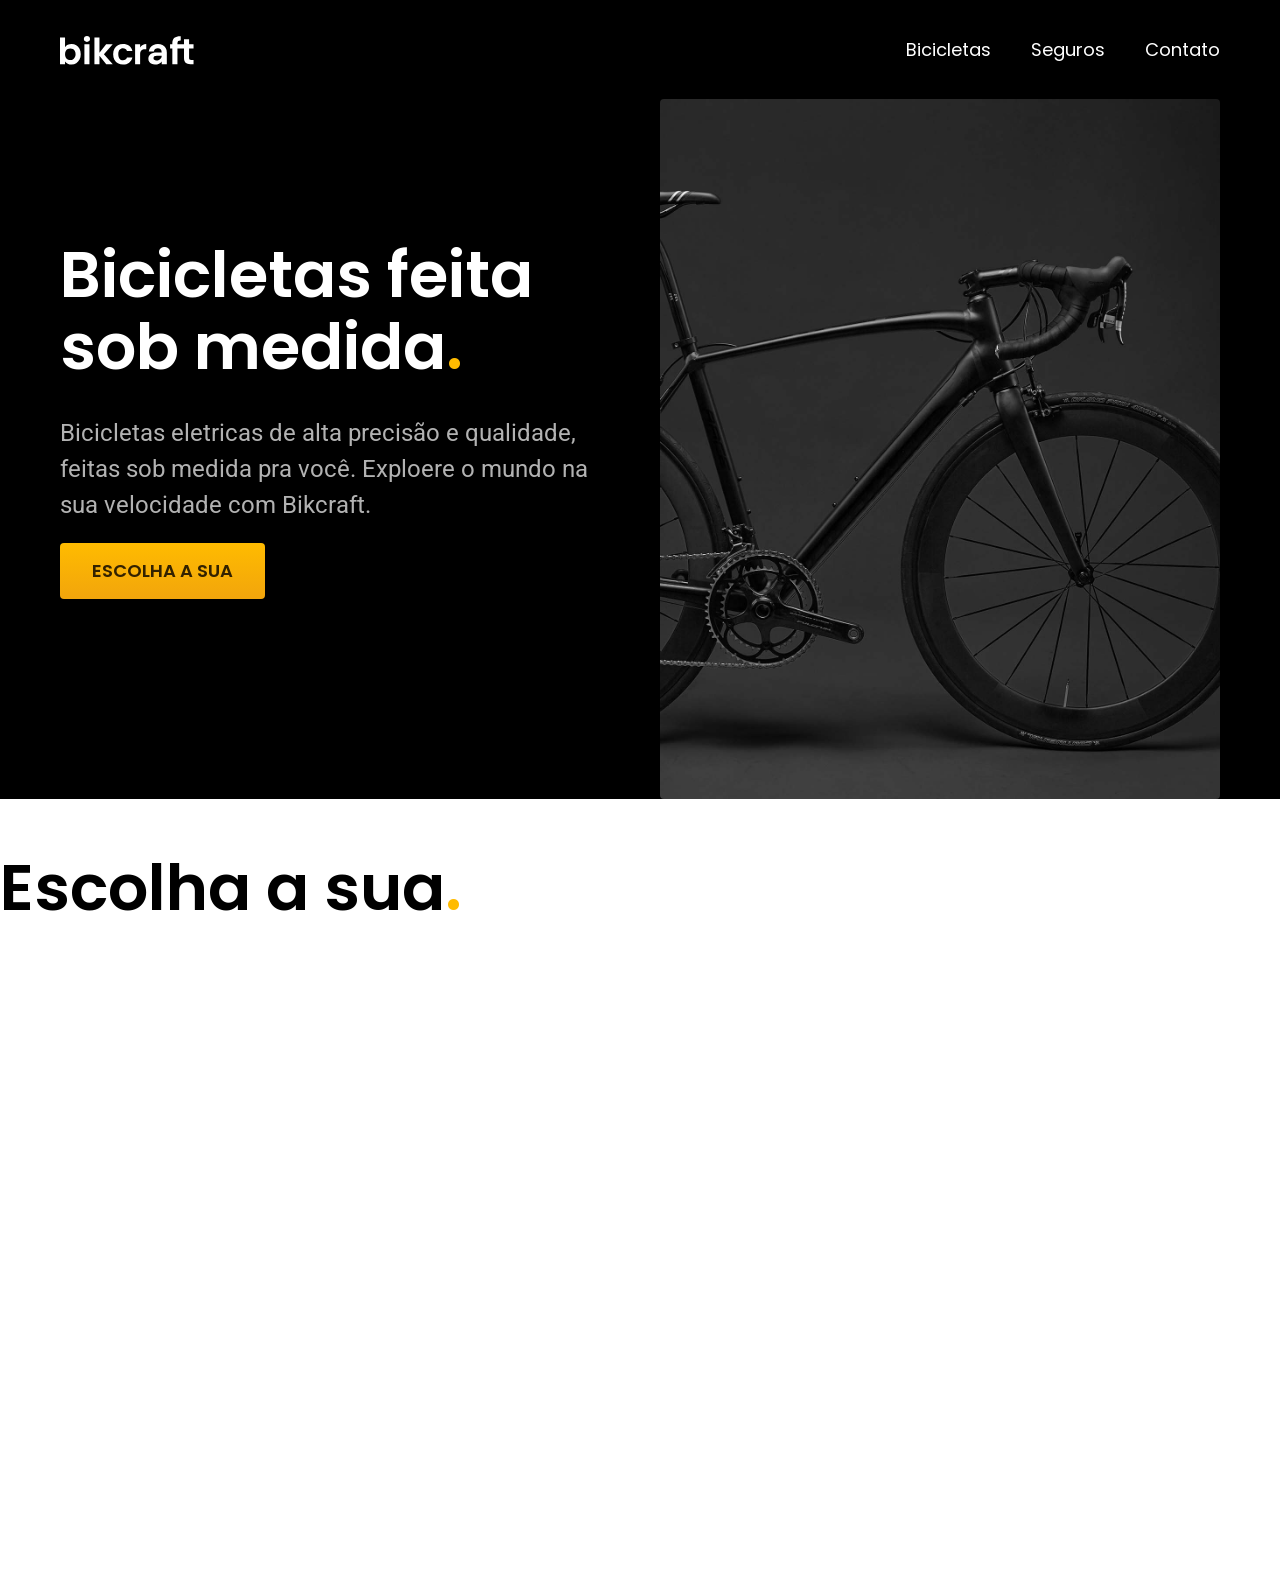
==== index.html @ 30f68b47 "Introdução e reestruturação do HTML/CSS. Criação de variaveis, separação por pasta, classes utilitar" ====
<!DOCTYPE html>
<html lang="pt-br">
<head>
    <meta charset="UTF-8">
    <meta name="viewport" content="width=device-width, initial-scale=1.0">
    <title>Bikcraft - Bicicletas Elétricas</title>
    <meta name="description" content="Bicicletas elétricas de alta precisão e qualidade, feitas sob medida por para o cliente. Explore o mundo na sua velocidade com a Bikcraft">

    <link rel="stylesheet" href="css/style.css">

</head>
<body>
    <header class="header-bg">
        <div class="header">
            <a href="./"> <img src="/img/bikcraft.svg" alt="Bikcraft"></a>
            <nav aria-label="primaria">
                <ul class="header-menu cor-0">
                    <li><a href="./bicicletas.html">Bicicletas</a></li>
                    <li><a href="./seguros.html">Seguros</a></li>
                    <li><a href="./contato.html">Contato</a></li>
                </ul>
            </nav>
        </div>
    </header>

    <main class="introducao-bg">
        <div class="introducao">
            <div class="introducao-conteudo">
                <h1 class="texto-grande cor-0 ">Bicicletas feita sob medida<span class="cor-p1">.</span></h1>
                <p class="texto-medio cor-5">Bicicletas eletricas de alta precisão e qualidade, feitas sob medida pra você. Exploere o mundo na sua velocidade com Bikcraft<span>.</span></p>
                <a class="botao" href="./bicicletas.html">Escolha a sua</a>
            </div>
            <div>
                <img src="./img/fotos/introducao.jpg" alt="Bicicleta elétrica preta.">
            </div>
        </div>
    </main>

    <h2 class="texto-grande">Escolha a sua<span class="cor-p1">.</span></h2>
</body>
</html>
---- css/style.css ----
/*Fonte*/
@import url('https://fonts.googleapis.com/css2?family=Fira+Sans:ital,wght@0,100;0,200;0,300;0,400;0,500;0,600;0,700;0,800;0,900;1,100;1,200;1,300;1,400;1,500;1,600;1,700;1,800;1,900&family=Roboto:ital,wght@0,100..900;1,100..900&display=swap');
@import url('https://fonts.googleapis.com/css2?family=Fira+Sans:ital,wght@0,100;0,200;0,300;0,400;0,500;0,600;0,700;0,800;0,900;1,100;1,200;1,300;1,400;1,500;1,600;1,700;1,800;1,900&family=Poppins:ital,wght@0,100;0,200;0,300;0,400;0,500;0,600;0,700;0,800;0,900;1,100;1,200;1,300;1,400;1,500;1,600;1,700;1,800;1,900&family=Roboto:ital,wght@0,100..900;1,100..900&display=swap');

/*Componentes*/
@import "./utilidade/componentes.css";
@import "./utilidade/tipografia.css";
@import "./utilidade/cores.css";


/*Global*/
@import "./global/header.css";
@import "./global/global.css";

/*Introducao*/
@import "./home/introducao.css";
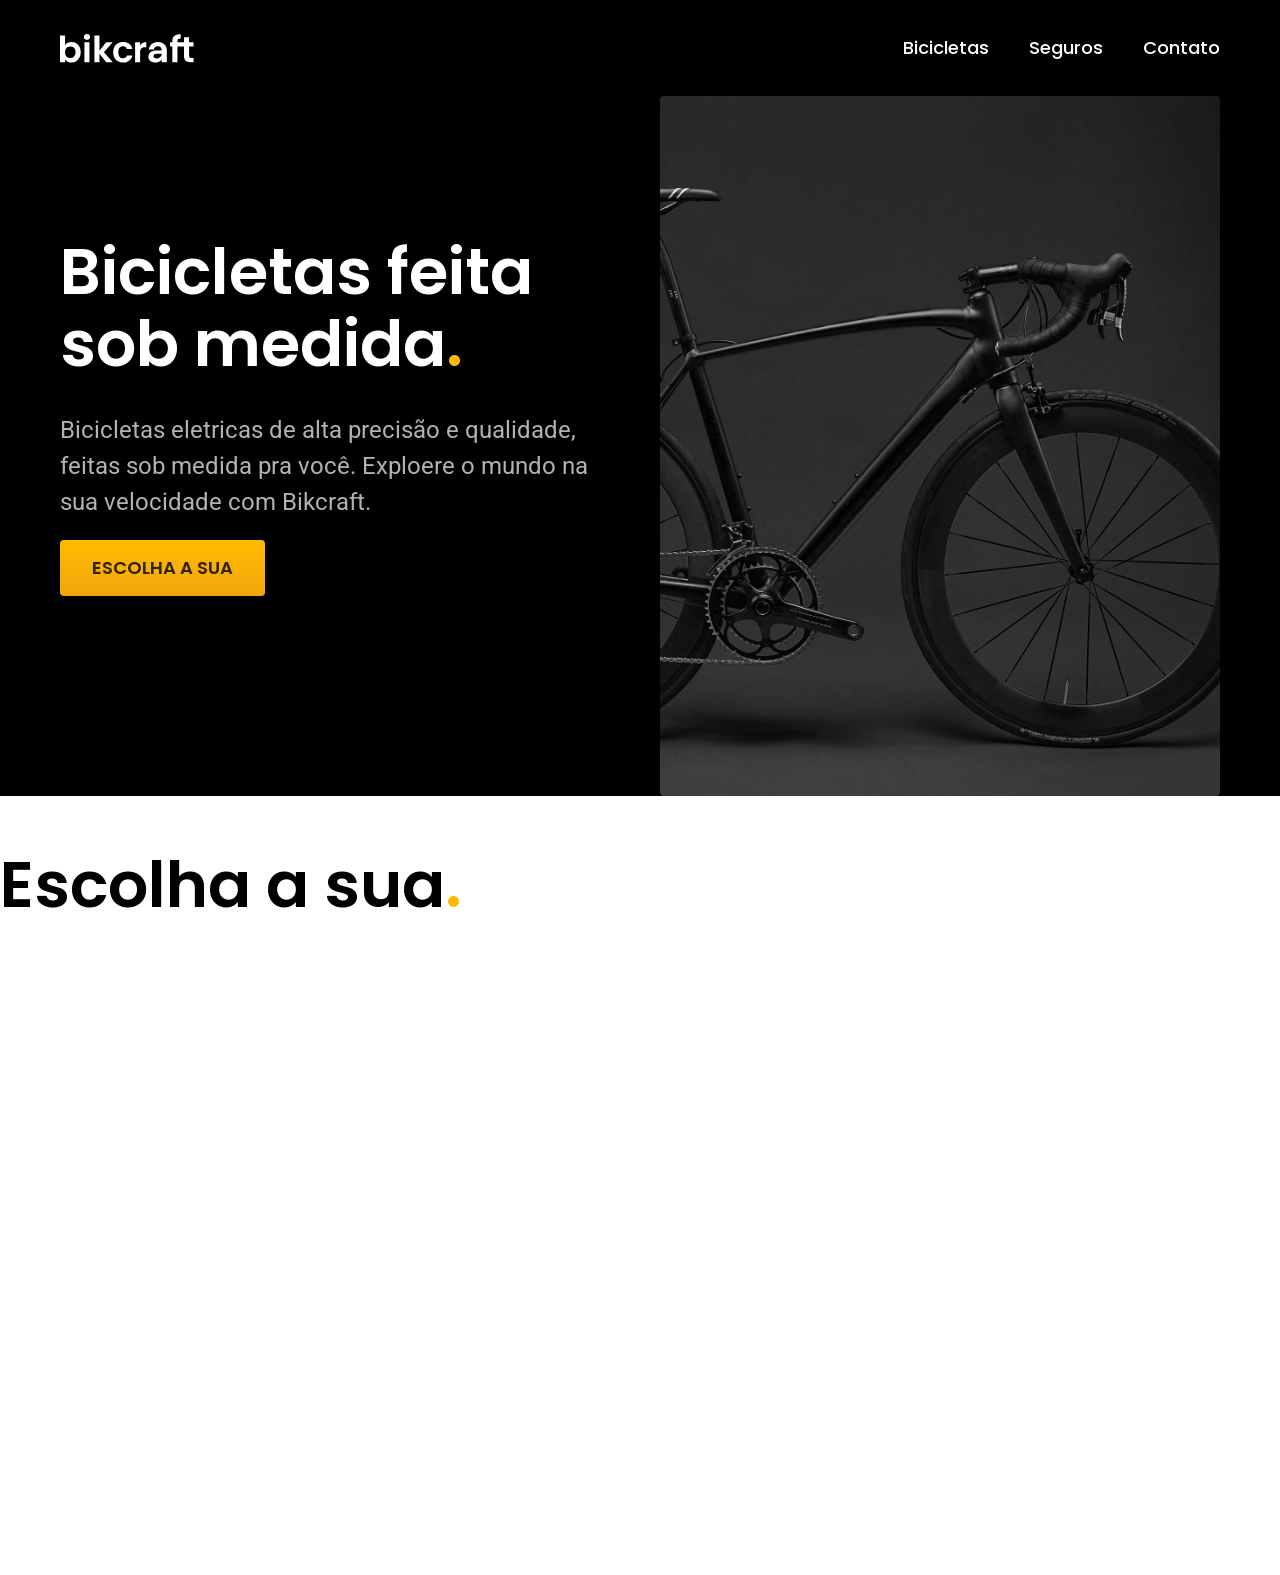
==== commit 30988375: "mudança da tipografia" ====
--- a/index.html
+++ b/index.html
@@ -14,7 +14,7 @@
         <div class="header">
             <a href="./"> <img src="/img/bikcraft.svg" alt="Bikcraft"></a>
             <nav aria-label="primaria">
-                <ul class="header-menu cor-0">
+                <ul class="header-menu cor-0 font-1-m">
                     <li><a href="./bicicletas.html">Bicicletas</a></li>
                     <li><a href="./seguros.html">Seguros</a></li>
                     <li><a href="./contato.html">Contato</a></li>
@@ -26,8 +26,8 @@
     <main class="introducao-bg">
         <div class="introducao">
             <div class="introducao-conteudo">
-                <h1 class="texto-grande cor-0 ">Bicicletas feita sob medida<span class="cor-p1">.</span></h1>
-                <p class="texto-medio cor-5">Bicicletas eletricas de alta precisão e qualidade, feitas sob medida pra você. Exploere o mundo na sua velocidade com Bikcraft<span>.</span></p>
+                <h1 class="font-1-xxl cor-0 ">Bicicletas feita sob medida<span class="cor-p1">.</span></h1>
+                <p class="font-2-l cor-5">Bicicletas eletricas de alta precisão e qualidade, feitas sob medida pra você. Exploere o mundo na sua velocidade com Bikcraft<span>.</span></p>
                 <a class="botao" href="./bicicletas.html">Escolha a sua</a>
             </div>
             <div>
@@ -36,6 +36,6 @@
         </div>
     </main>
 
-    <h2 class="texto-grande">Escolha a sua<span class="cor-p1">.</span></h2>
+    <h2 class="font-1-xxl">Escolha a sua<span class="cor-p1">.</span></h2>
 </body>
 </html>
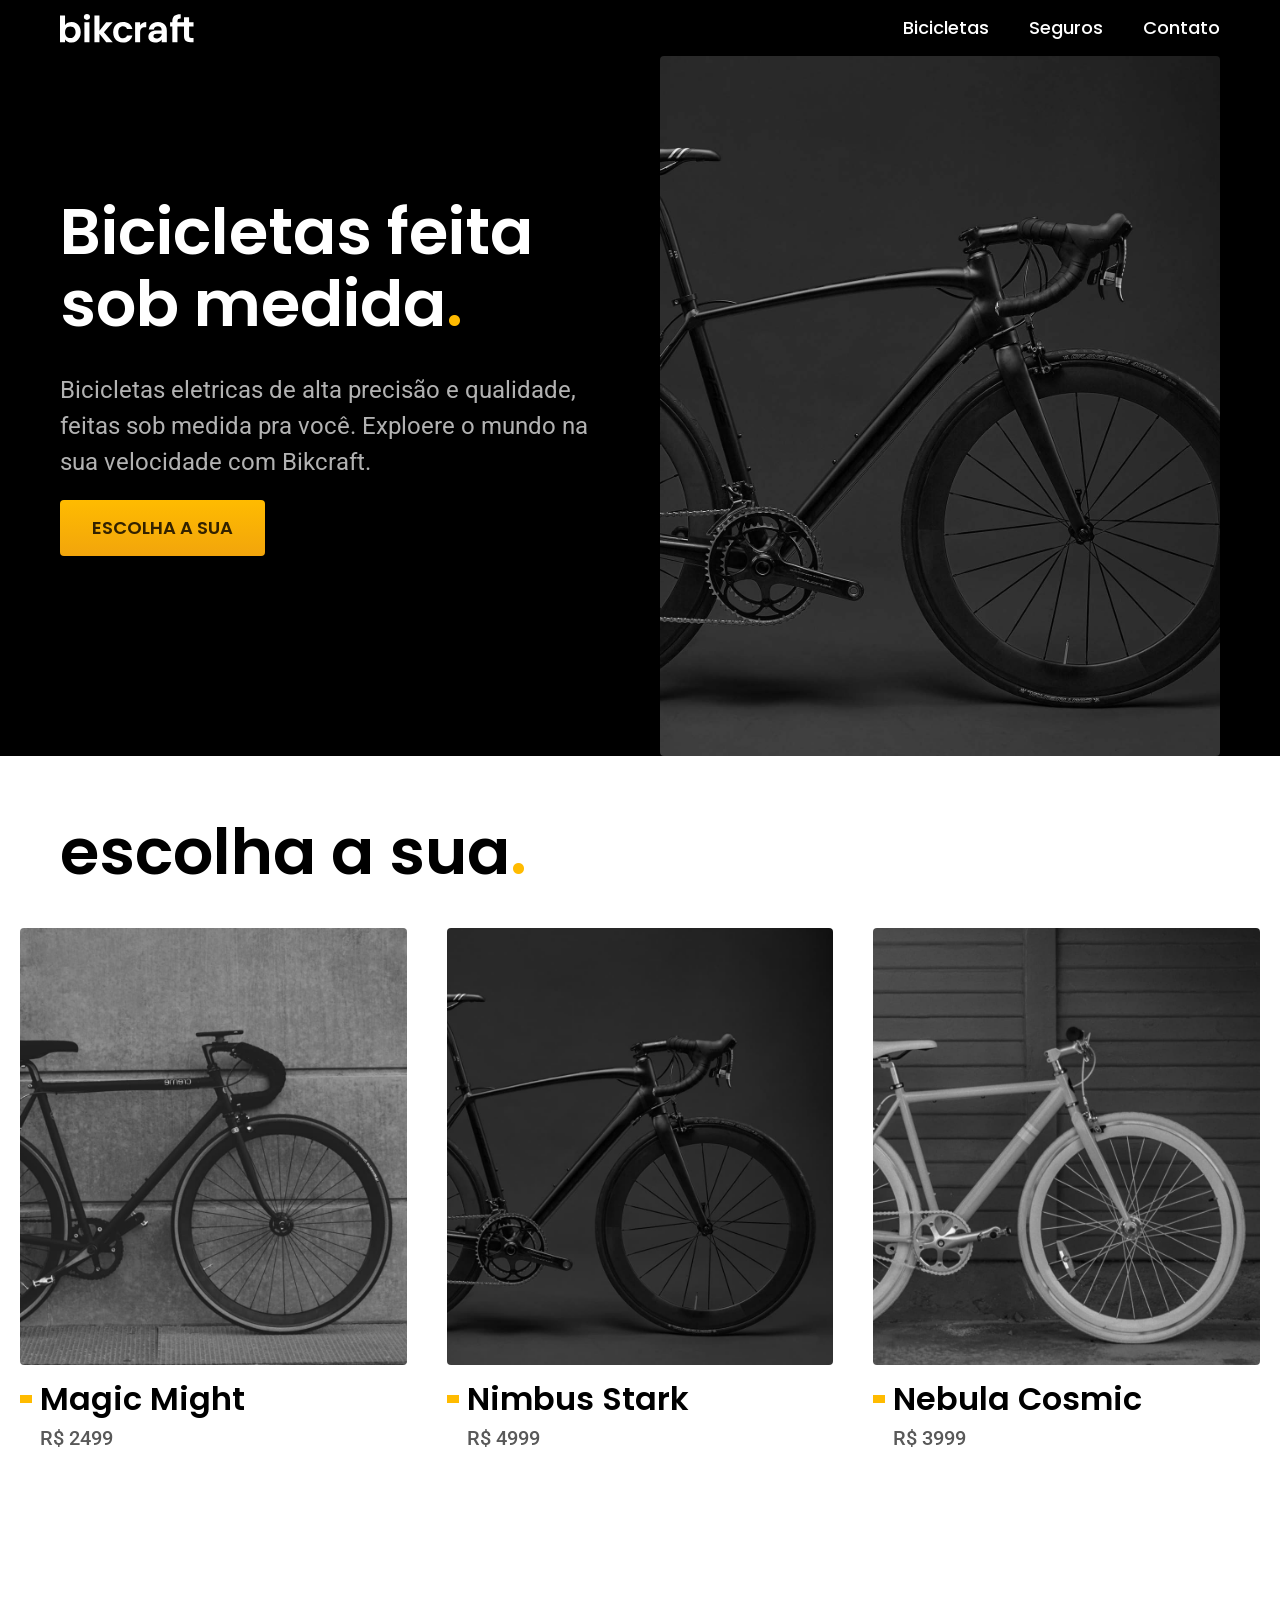
==== commit c6315285: "Adicionando a seção de bicicletas" ====
--- a/index.html
+++ b/index.html
@@ -11,7 +11,7 @@
 </head>
 <body>
     <header class="header-bg">
-        <div class="header">
+        <div class="header container">
             <a href="./"> <img src="/img/bikcraft.svg" alt="Bikcraft"></a>
             <nav aria-label="primaria">
                 <ul class="header-menu cor-0 font-1-m">
@@ -24,7 +24,7 @@
     </header>
 
     <main class="introducao-bg">
-        <div class="introducao">
+        <div class="introducao container">
             <div class="introducao-conteudo">
                 <h1 class="font-1-xxl cor-0 ">Bicicletas feita sob medida<span class="cor-p1">.</span></h1>
                 <p class="font-2-l cor-5">Bicicletas eletricas de alta precisão e qualidade, feitas sob medida pra você. Exploere o mundo na sua velocidade com Bikcraft<span>.</span></p>
@@ -36,6 +36,33 @@
         </div>
     </main>
 
-    <h2 class="font-1-xxl">Escolha a sua<span class="cor-p1">.</span></h2>
+    <article class="bicicletas-lista"> 
+        <h2 class="container font-1-xxl">escolha a sua<span class="cor-p1">.</span></h2>
+
+        <ul>
+            <li>
+                <a href="./bicicletas/magic.html">
+                    <img src="./img/bicicletas/magic-home.jpg" alt="Bicicleta Preta">
+                    <h3 class="font-1-xl">Magic Might</h3>
+                    <span class="font-2-m cor-8">R$ 2499</span>
+                </a>
+            </li>
+            <li>
+                <a href="./bicicletas/nimbus.html">
+                    <img src="./img/bicicletas/nimbus-home.jpg" alt="Bicicleta">
+                    <h3 class="font-1-xl">Nimbus Stark</h3>
+                    <span class="font-2-m cor-8">R$ 4999</span>
+                </a>
+            </li>
+            <li>
+                <a href="./bicicletas/nebula.html">
+                    <img src="./img/bicicletas/nebula-home.jpg" alt="Bicicleta">
+                    <h3 class="font-1-xl">Nebula Cosmic</h3>
+                    <span class="font-2-m cor-8">R$ 3999</span>
+                </a>
+            </li>
+        </ul>
+
+    </article>
 </body>
 </html>
--- a/css/style.css
+++ b/css/style.css
@@ -15,6 +15,8 @@
 /*Introducao*/
 @import "./home/introducao.css";
 
+/*Bicicletas*/
+@import "./bicicletas/bicicletas-lista.css"
 
 
 
@@ -24,3 +26,4 @@
 
 
 
+
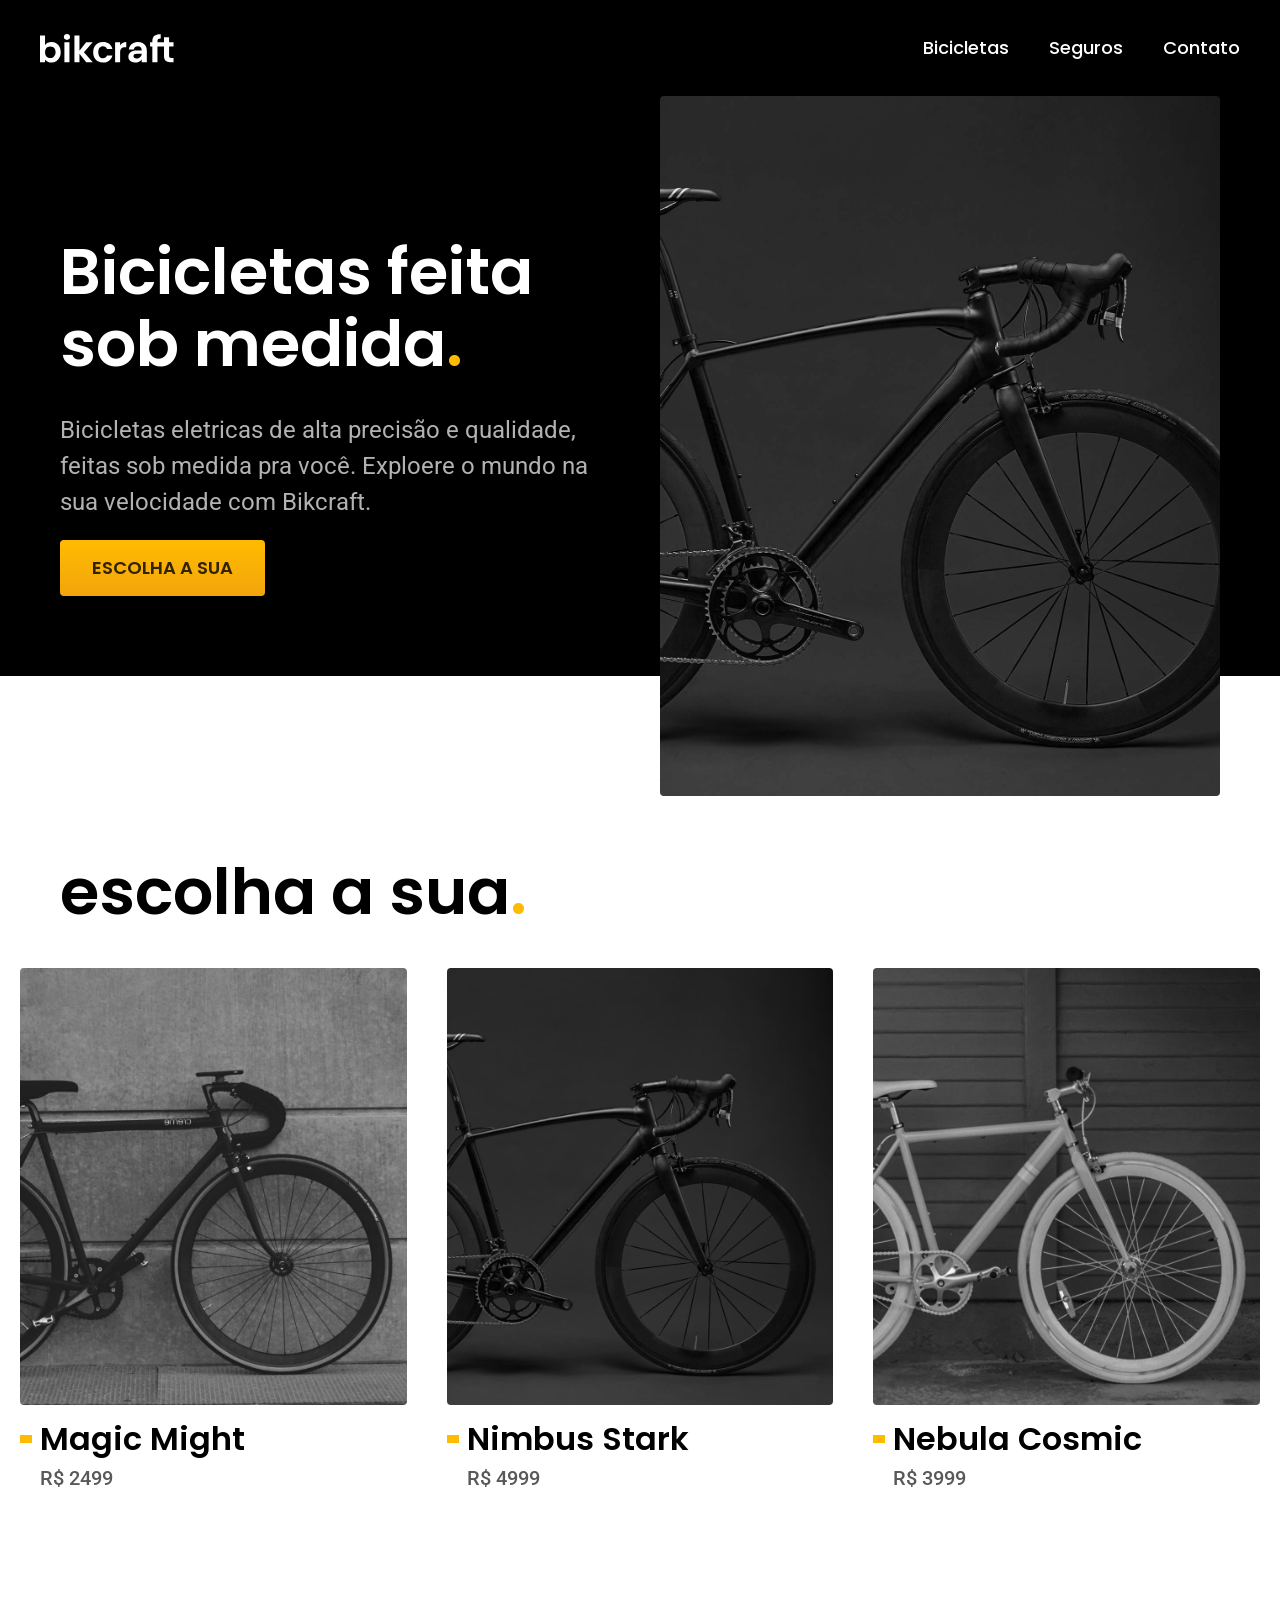
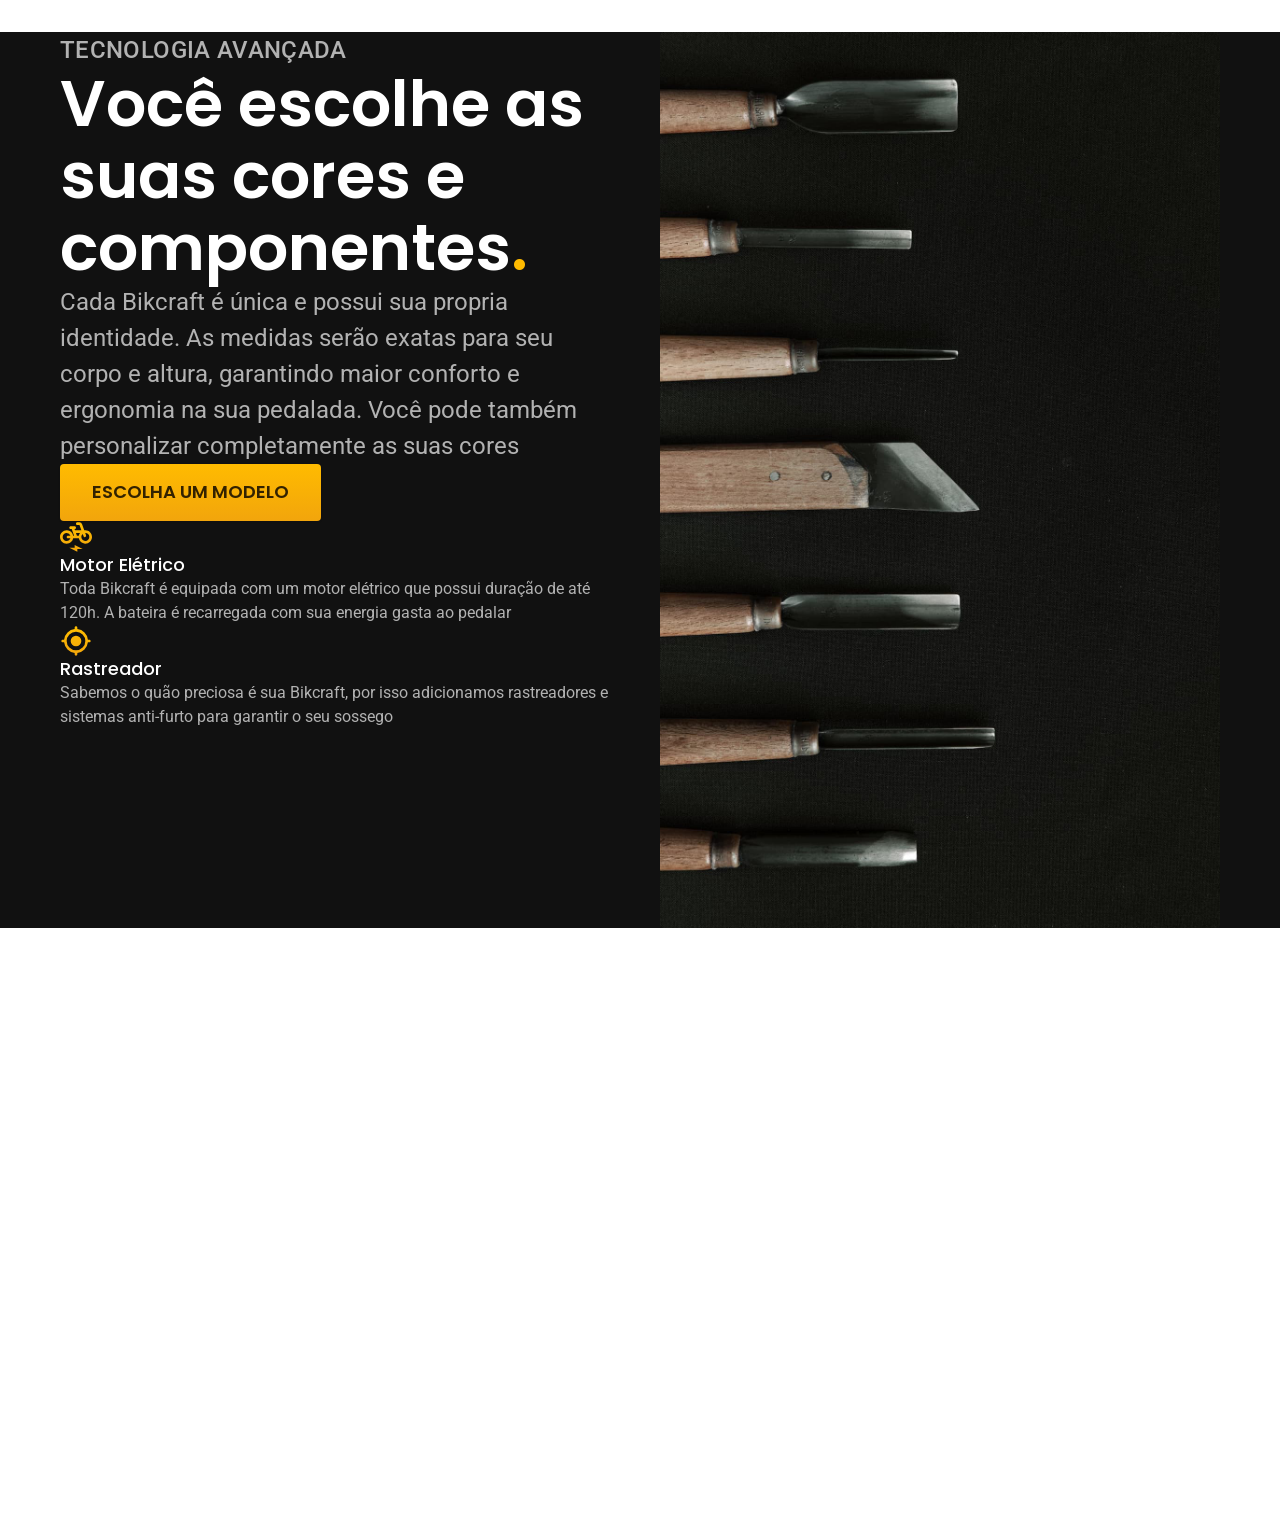
==== commit 4d1b44bb: "correções" ====
--- a/index.html
+++ b/index.html
@@ -64,5 +64,31 @@
         </ul>
 
     </article>
+
+    <article class="tecnologia-bg">
+        <div class="tecnologia container">
+            <div class="tecnologia-conteudo">
+                <span class="font-2-l-b cor-5">Tecnologia Avançada</span>
+                <h2 class="font-1-xxl cor-0">Você escolhe as suas cores e componentes<span class="cor-p1">.</span></h2>
+                <p class="font-2-l cor-5">Cada Bikcraft é única e possui sua propria identidade. As medidas serão exatas para seu corpo e altura, garantindo maior conforto e ergonomia na sua pedalada. Você pode também personalizar completamente as suas cores</p>
+                <a class="botao link" href="./bicicletas.html">Escolha um modelo</a>
+
+                <div>
+                    <img src="./img/icones/eletrica.svg" alt="">
+                    <h3 class="font-1-m cor-0">Motor Elétrico</h3>
+                    <p class="font-2-s cor-5">Toda Bikcraft é equipada com um motor elétrico que possui duração de até 120h. A bateira é recarregada com sua energia gasta ao pedalar</p>
+                </div>
+                <div>
+                    <img src="./img/icones/rastreador.svg" alt="">
+                    <h3 class="font-1-m cor-0">Rastreador</h3>
+                    <p class="font-2-s cor-5">Sabemos o quão preciosa é sua Bikcraft, por isso adicionamos rastreadores e sistemas anti-furto para garantir o seu sossego</p>
+                </div>
+
+            </div>
+            <div class="tecnologia-imagem">
+                <img src="./img/fotos/tecnologia.jpg" alt="">
+            </div>
+        </div> 
+    </article>
 </body>
 </html>
--- a/css/style.css
+++ b/css/style.css
@@ -12,8 +12,10 @@
 @import "./global/header.css";
 @import "./global/global.css";
 
-/*Introducao*/
+/*Home*/
 @import "./home/introducao.css";
+@import "./home/tecnologia.css";
+
 
 /*Bicicletas*/
 @import "./bicicletas/bicicletas-lista.css"
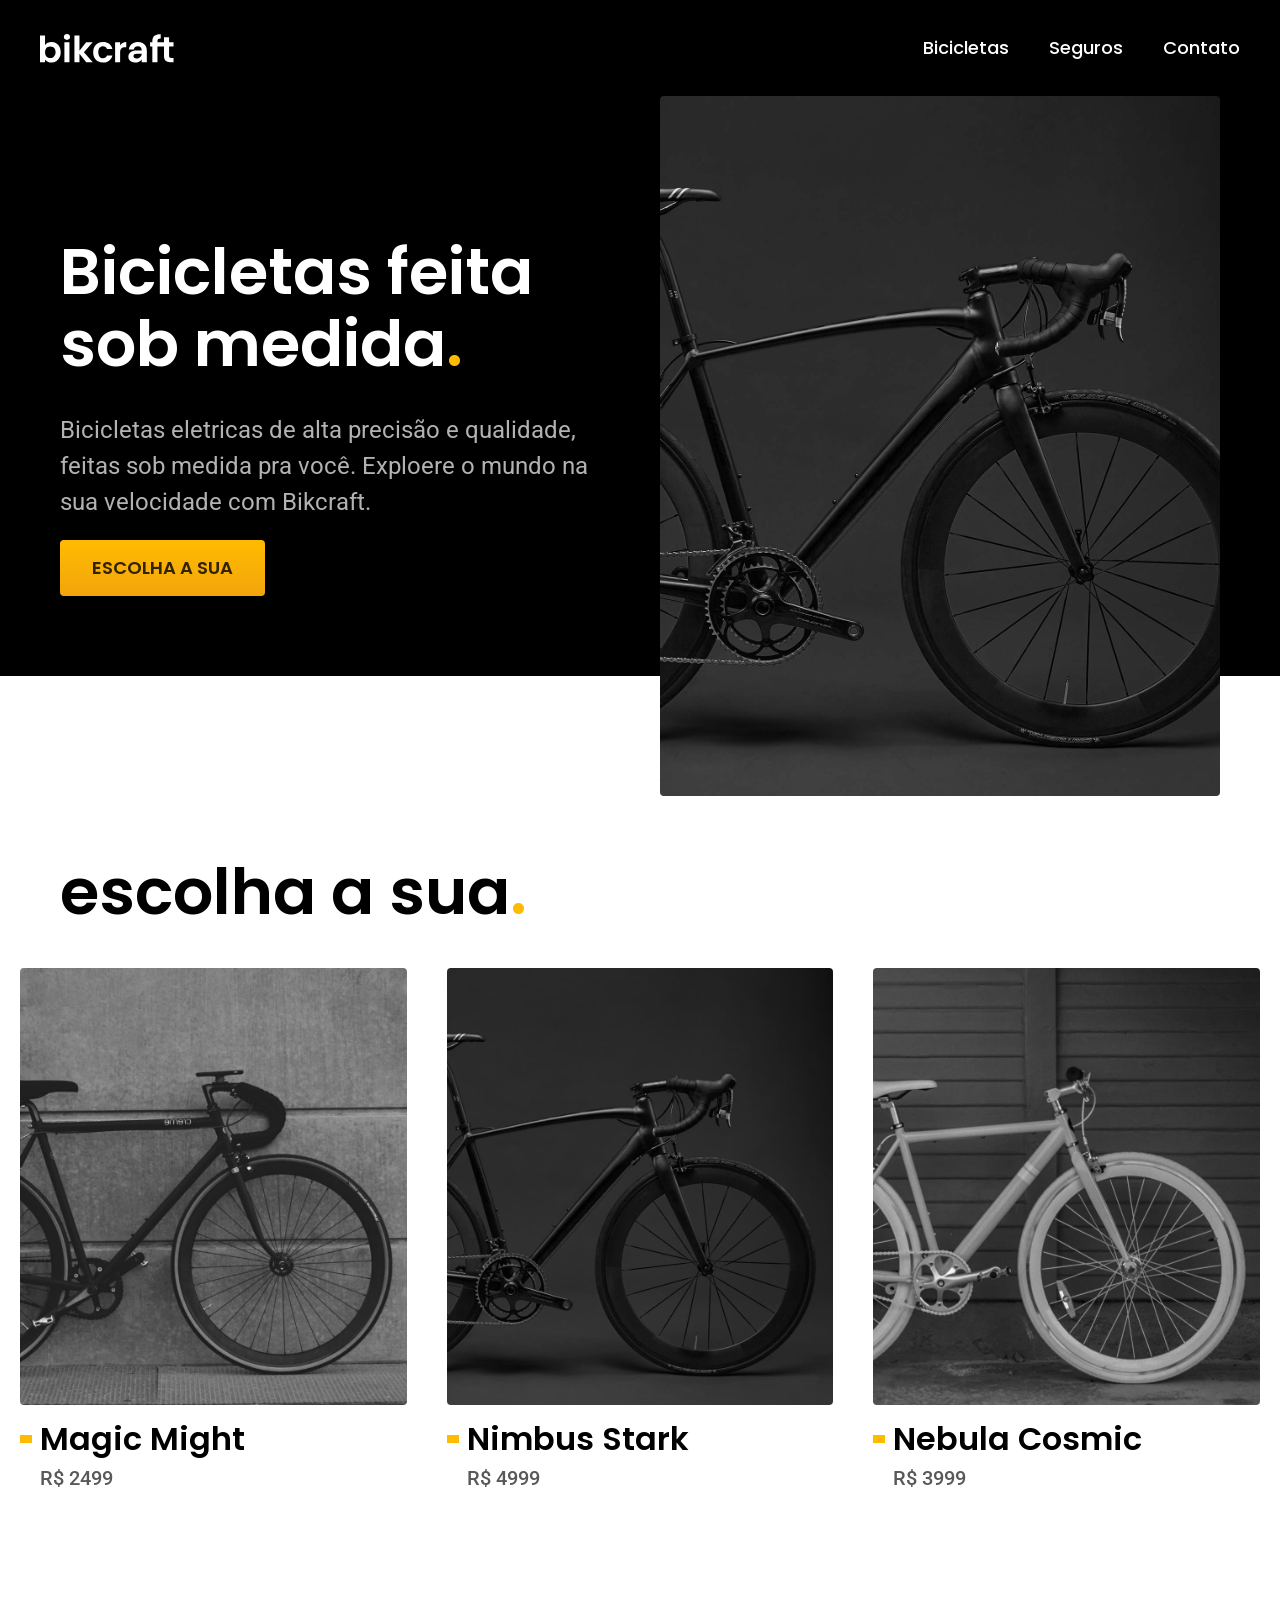
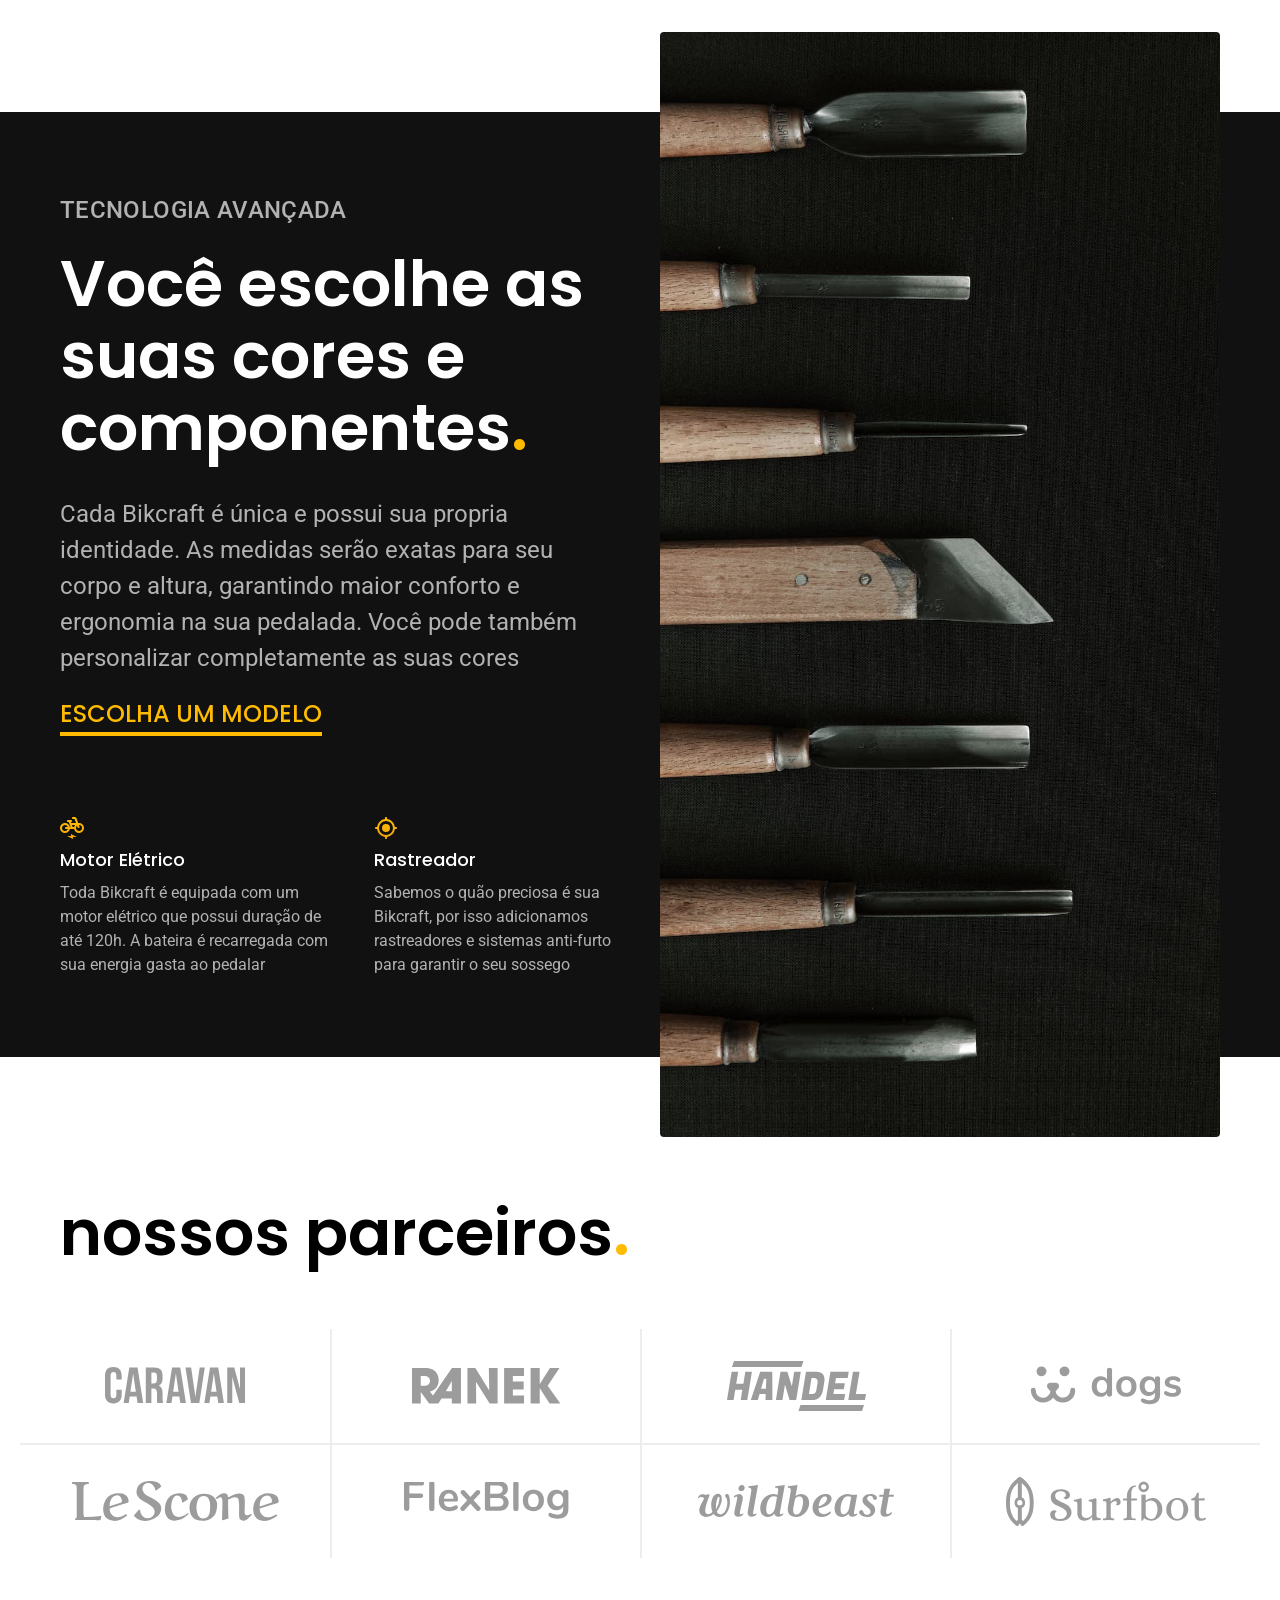
==== commit 7d89e586: "Adicão de parceiros e da área de tecnologia" ====
--- a/index.html
+++ b/index.html
@@ -71,24 +71,39 @@
                 <span class="font-2-l-b cor-5">Tecnologia Avançada</span>
                 <h2 class="font-1-xxl cor-0">Você escolhe as suas cores e componentes<span class="cor-p1">.</span></h2>
                 <p class="font-2-l cor-5">Cada Bikcraft é única e possui sua propria identidade. As medidas serão exatas para seu corpo e altura, garantindo maior conforto e ergonomia na sua pedalada. Você pode também personalizar completamente as suas cores</p>
-                <a class="botao link" href="./bicicletas.html">Escolha um modelo</a>
+                <a class=" link" href="./bicicletas.html">Escolha um modelo</a>
 
-                <div>
-                    <img src="./img/icones/eletrica.svg" alt="">
-                    <h3 class="font-1-m cor-0">Motor Elétrico</h3>
-                    <p class="font-2-s cor-5">Toda Bikcraft é equipada com um motor elétrico que possui duração de até 120h. A bateira é recarregada com sua energia gasta ao pedalar</p>
+                <div class="tecnologia-vantagens">
+                    <div>
+                        <img src="./img/icones/eletrica.svg" alt="">
+                        <h3 class="font-1-m cor-0">Motor Elétrico</h3>
+                        <p class="font-2-s cor-5">Toda Bikcraft é equipada com um motor elétrico que possui duração de até 120h. A bateira é recarregada com sua energia gasta ao pedalar</p>
+                    </div>
+                    <div>
+                        <img src="./img/icones/rastreador.svg" alt="">
+                        <h3 class="font-1-m cor-0">Rastreador</h3>
+                        <p class="font-2-s cor-5">Sabemos o quão preciosa é sua Bikcraft, por isso adicionamos rastreadores e sistemas anti-furto para garantir o seu sossego</p>
+                    </div>
                 </div>
-                <div>
-                    <img src="./img/icones/rastreador.svg" alt="">
-                    <h3 class="font-1-m cor-0">Rastreador</h3>
-                    <p class="font-2-s cor-5">Sabemos o quão preciosa é sua Bikcraft, por isso adicionamos rastreadores e sistemas anti-furto para garantir o seu sossego</p>
-                </div>
-
             </div>
             <div class="tecnologia-imagem">
                 <img src="./img/fotos/tecnologia.jpg" alt="">
             </div>
         </div> 
     </article>
+
+    <section class="parceiros" aria-label="Nossos parceiros">
+            <h2 class="container font-1-xxl">nossos parceiros<span class="cor-p1">.</span></h2>
+            <ul>
+                <li><img src="./img/parceiros/caravan.svg" alt="caravan"></li>
+                <li><img src="./img/parceiros/ranek.svg" alt="caravan"></li>
+                <li><img src="./img/parceiros/handel.svg" alt="caravan"></li>
+                <li><img src="./img/parceiros/dogs.svg" alt="caravan"></li>
+                <li><img src="./img/parceiros/lescone.svg" alt="caravan"></li>
+                <li><img src="./img/parceiros/flexblog.svg" alt="caravan"></li>
+                <li><img src="./img/parceiros/wildbeast.svg" alt="caravan"></li>
+                <li><img src="./img/parceiros/surfbot.svg" alt="caravan"></li>
+            </ul>
+    </section>
 </body>
 </html>
--- a/css/style.css
+++ b/css/style.css
@@ -15,6 +15,7 @@
 /*Home*/
 @import "./home/introducao.css";
 @import "./home/tecnologia.css";
+@import "./home/parceiros.css";
 
 
 /*Bicicletas*/
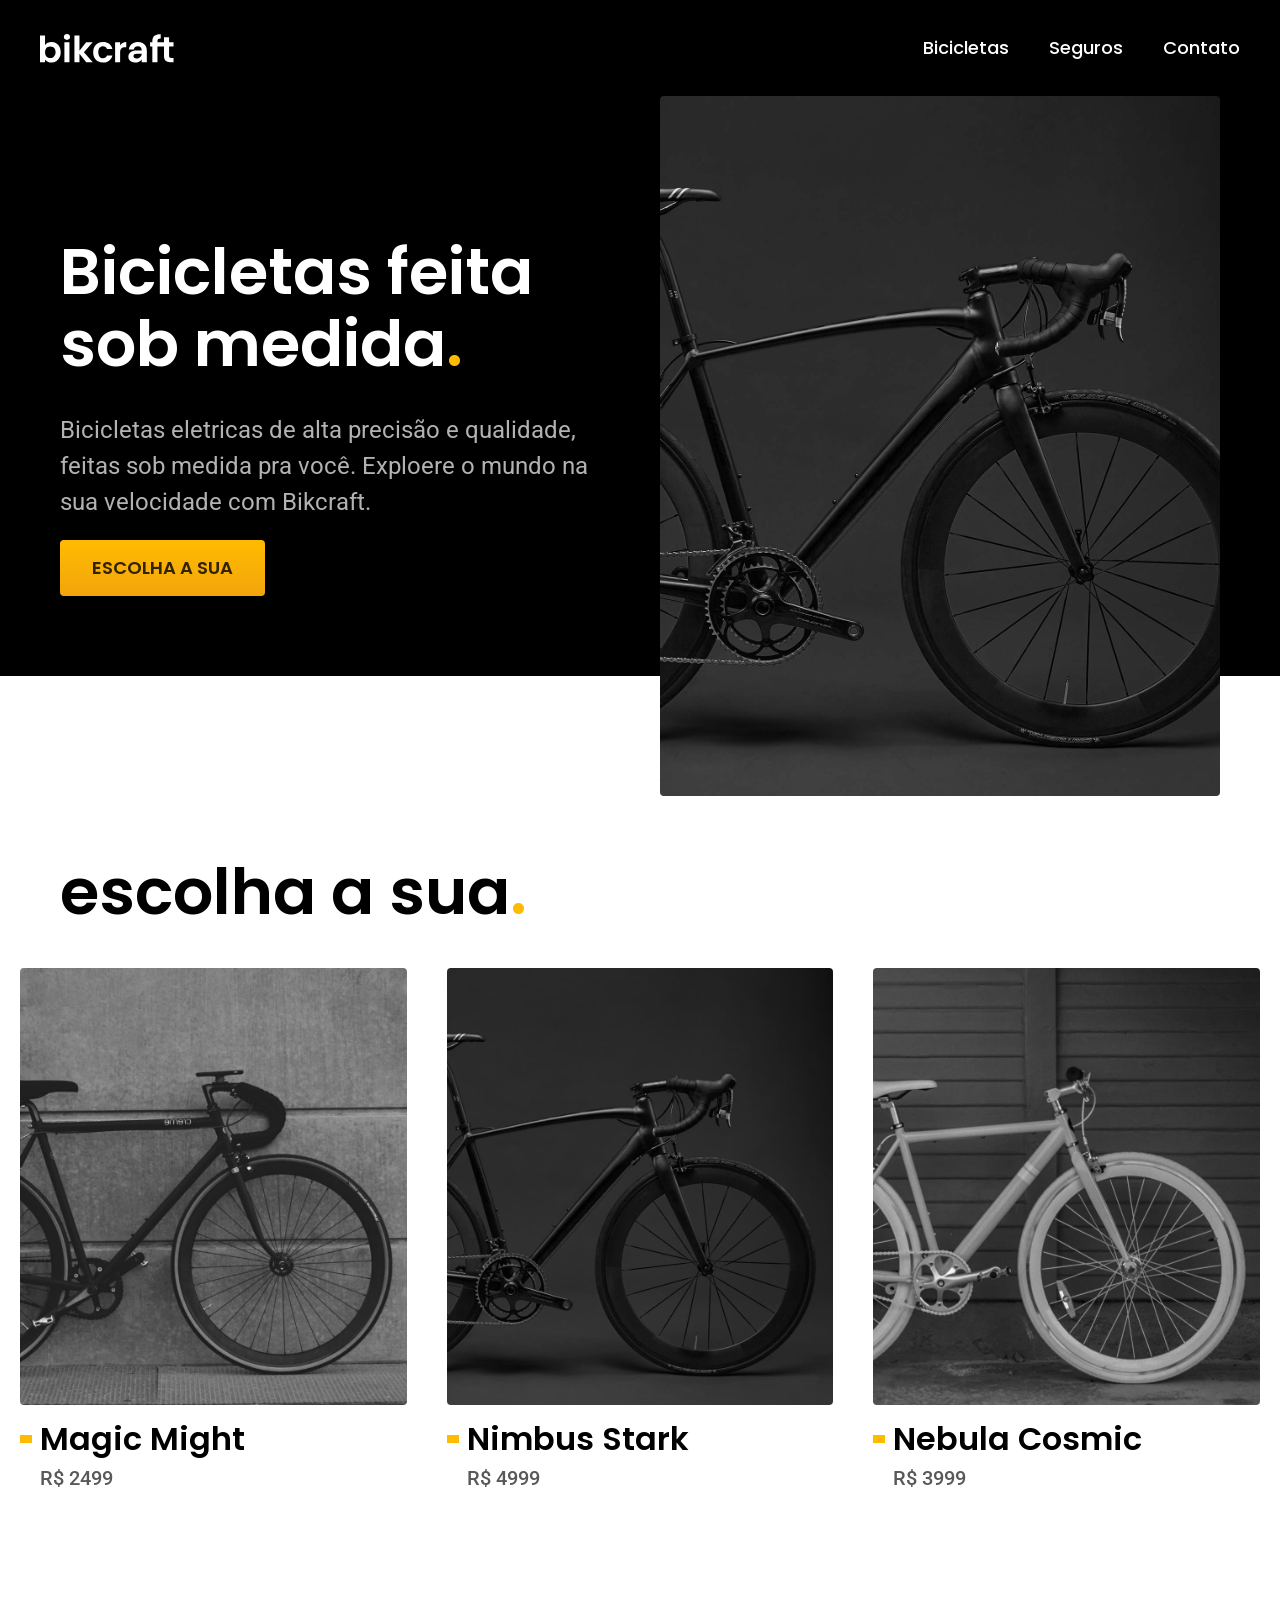
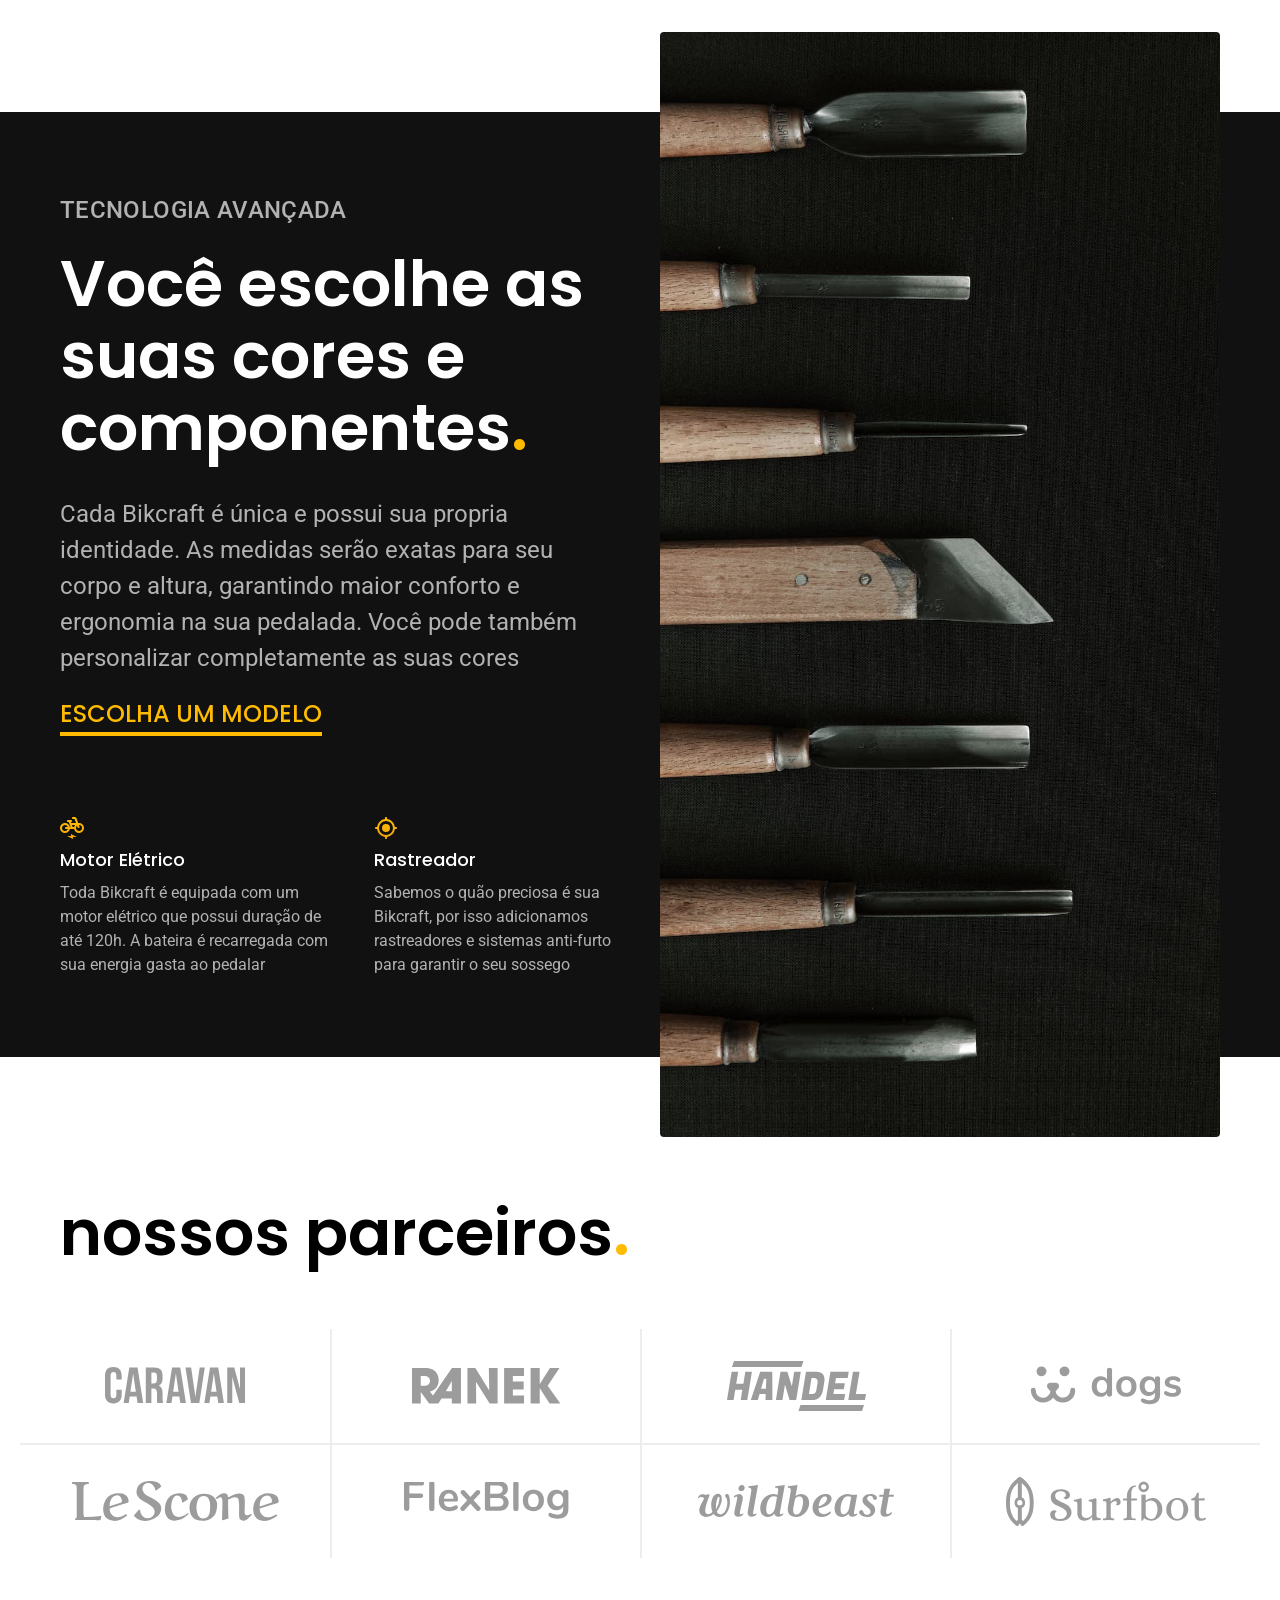
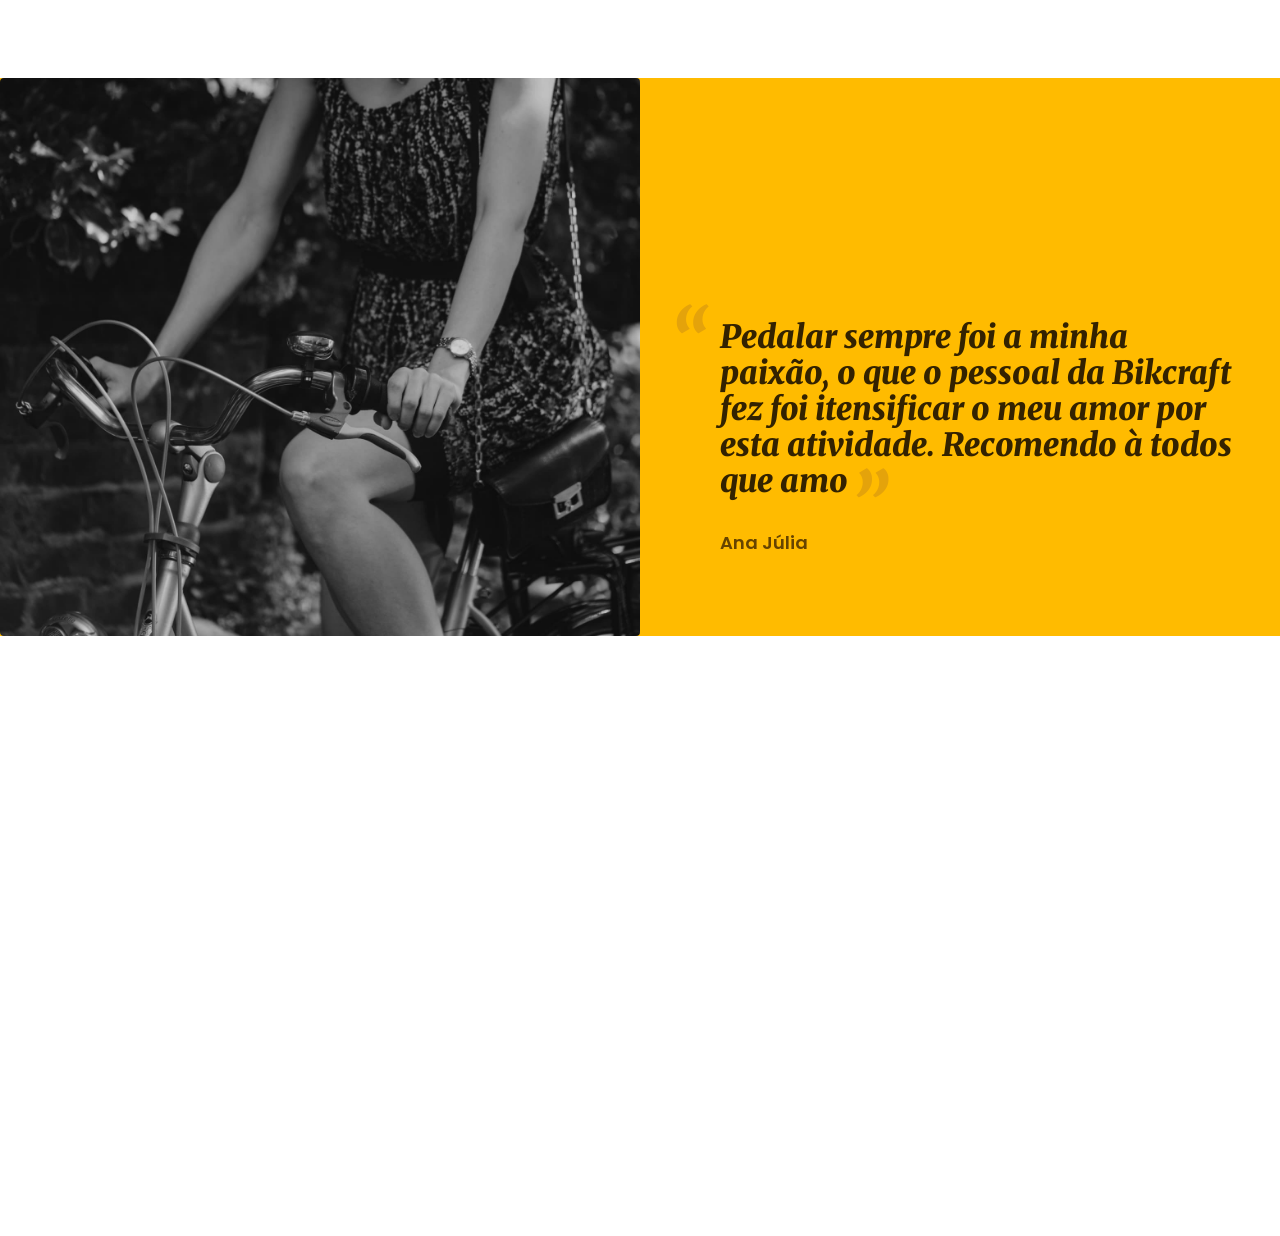
==== commit 64ccc7ac: "Seção de depoimento feita" ====
--- a/index.html
+++ b/index.html
@@ -105,5 +105,17 @@
                 <li><img src="./img/parceiros/surfbot.svg" alt="caravan"></li>
             </ul>
     </section>
+
+    <section class="depoimento" aria-label="Depoimento">
+        <div>
+            <img src="./img/fotos/depoimento.jpg" alt="Pessoa pedalando uma bicicleta Bikcraft">
+        </div>
+        <div class="depoimento-conteudo">
+            <blockquote class="font-1-xl cor-p5">
+                <p>Pedalar sempre foi a minha paixão, o que o pessoal da Bikcraft fez foi itensificar o meu amor por esta atividade. Recomendo à todos que amo</p>
+            </blockquote>
+            <span class="font-1-m-b cor-p4">Ana Júlia</span>
+        </div>
+    </section>
 </body>
 </html>
--- a/css/style.css
+++ b/css/style.css
@@ -1,6 +1,7 @@
 /*Fonte*/
 @import url('https://fonts.googleapis.com/css2?family=Fira+Sans:ital,wght@0,100;0,200;0,300;0,400;0,500;0,600;0,700;0,800;0,900;1,100;1,200;1,300;1,400;1,500;1,600;1,700;1,800;1,900&family=Roboto:ital,wght@0,100..900;1,100..900&display=swap');
 @import url('https://fonts.googleapis.com/css2?family=Fira+Sans:ital,wght@0,100;0,200;0,300;0,400;0,500;0,600;0,700;0,800;0,900;1,100;1,200;1,300;1,400;1,500;1,600;1,700;1,800;1,900&family=Poppins:ital,wght@0,100;0,200;0,300;0,400;0,500;0,600;0,700;0,800;0,900;1,100;1,200;1,300;1,400;1,500;1,600;1,700;1,800;1,900&family=Roboto:ital,wght@0,100..900;1,100..900&display=swap');
+@import url('https://fonts.googleapis.com/css2?family=Merriweather:ital,opsz,wght@0,18..144,300..900;1,18..144,300..900&display=swap');
 
 /*Componentes*/
 @import "./utilidade/componentes.css";
@@ -16,6 +17,8 @@
 @import "./home/introducao.css";
 @import "./home/tecnologia.css";
 @import "./home/parceiros.css";
+@import "./home/depoimento.css";
+
 
 
 /*Bicicletas*/
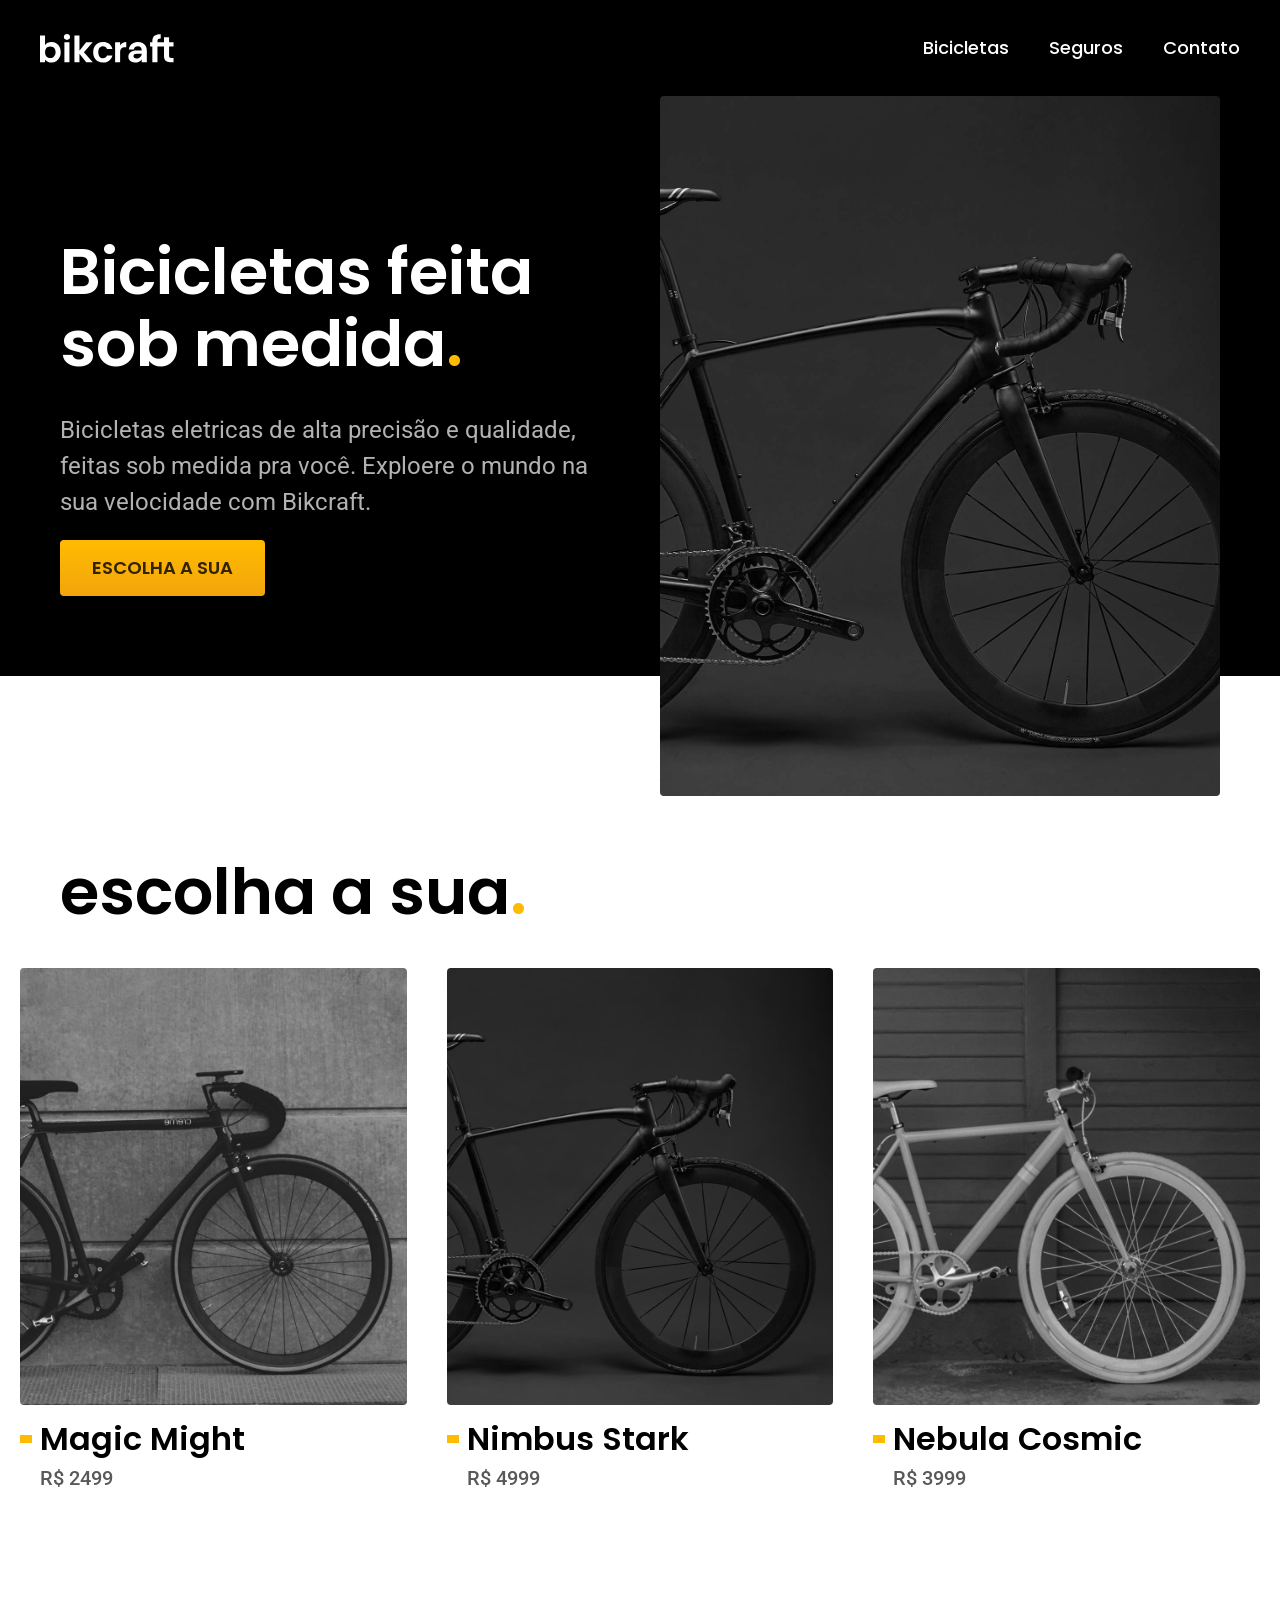
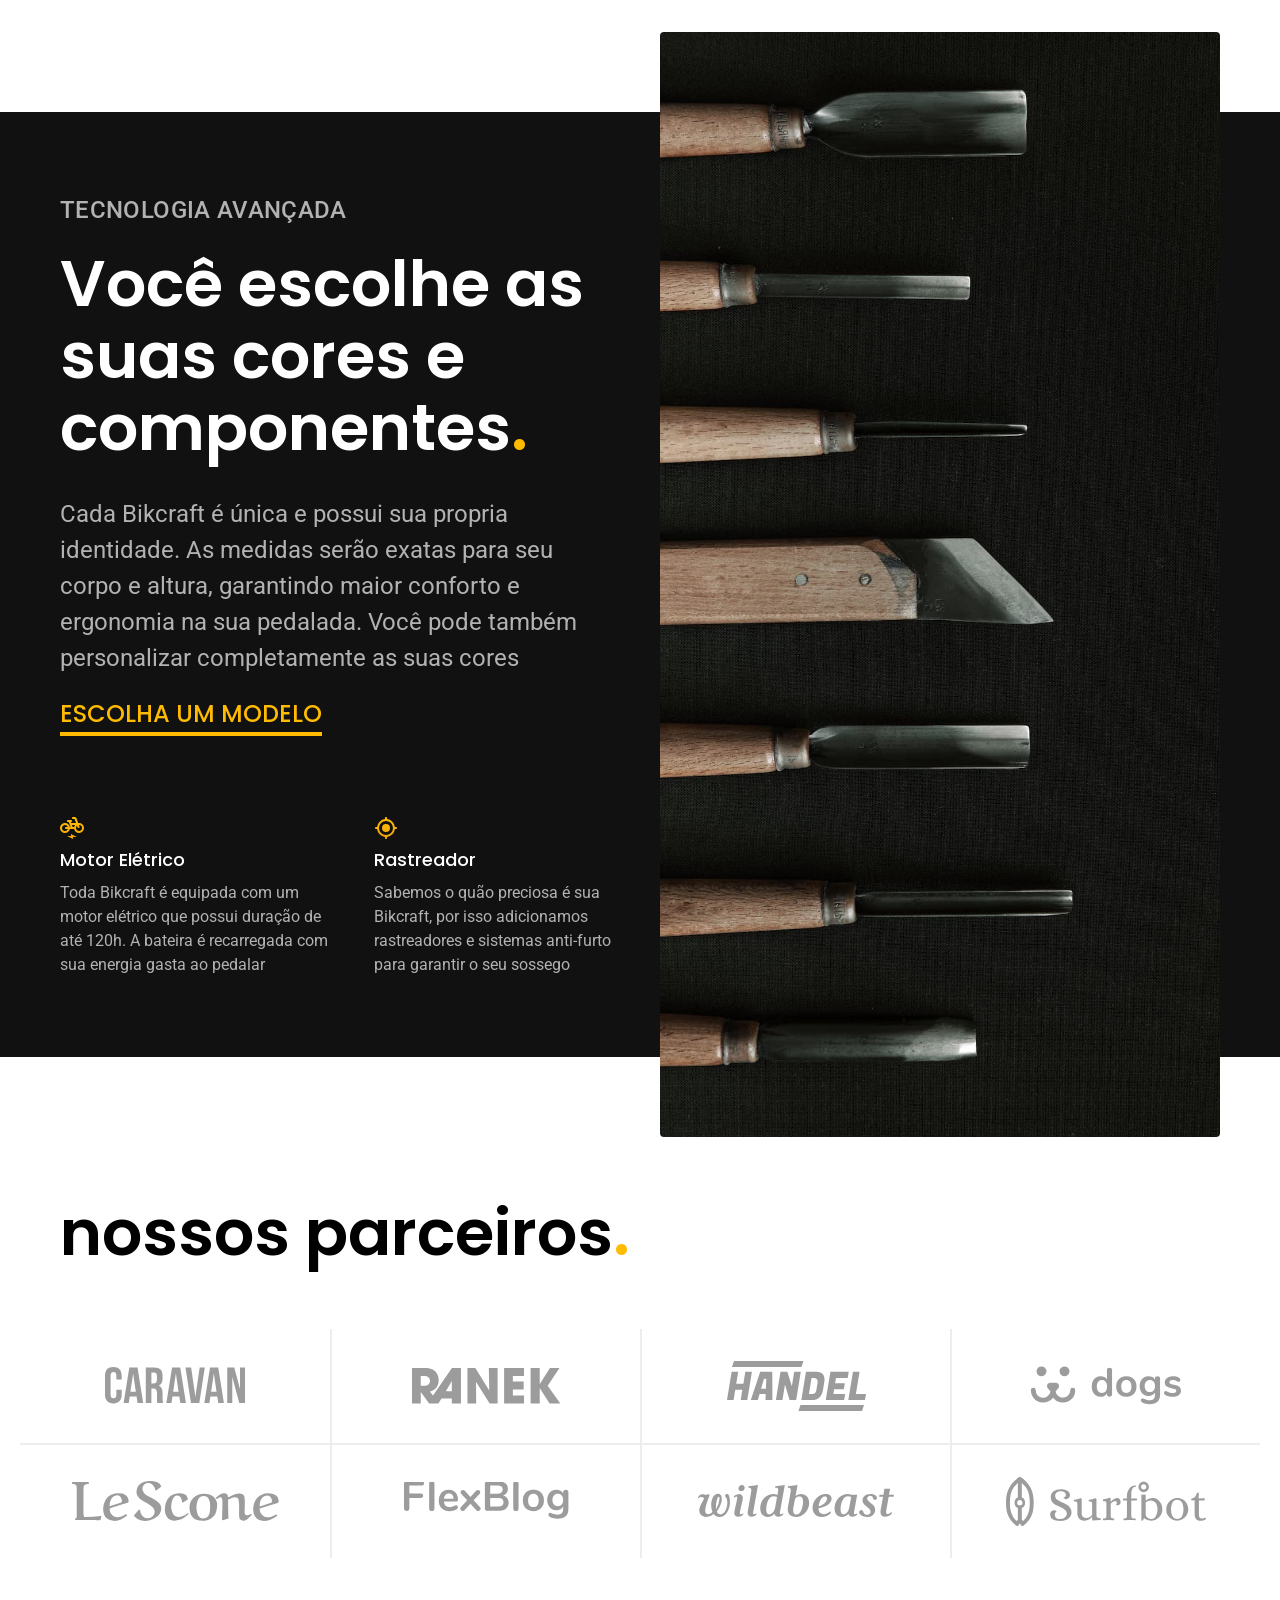
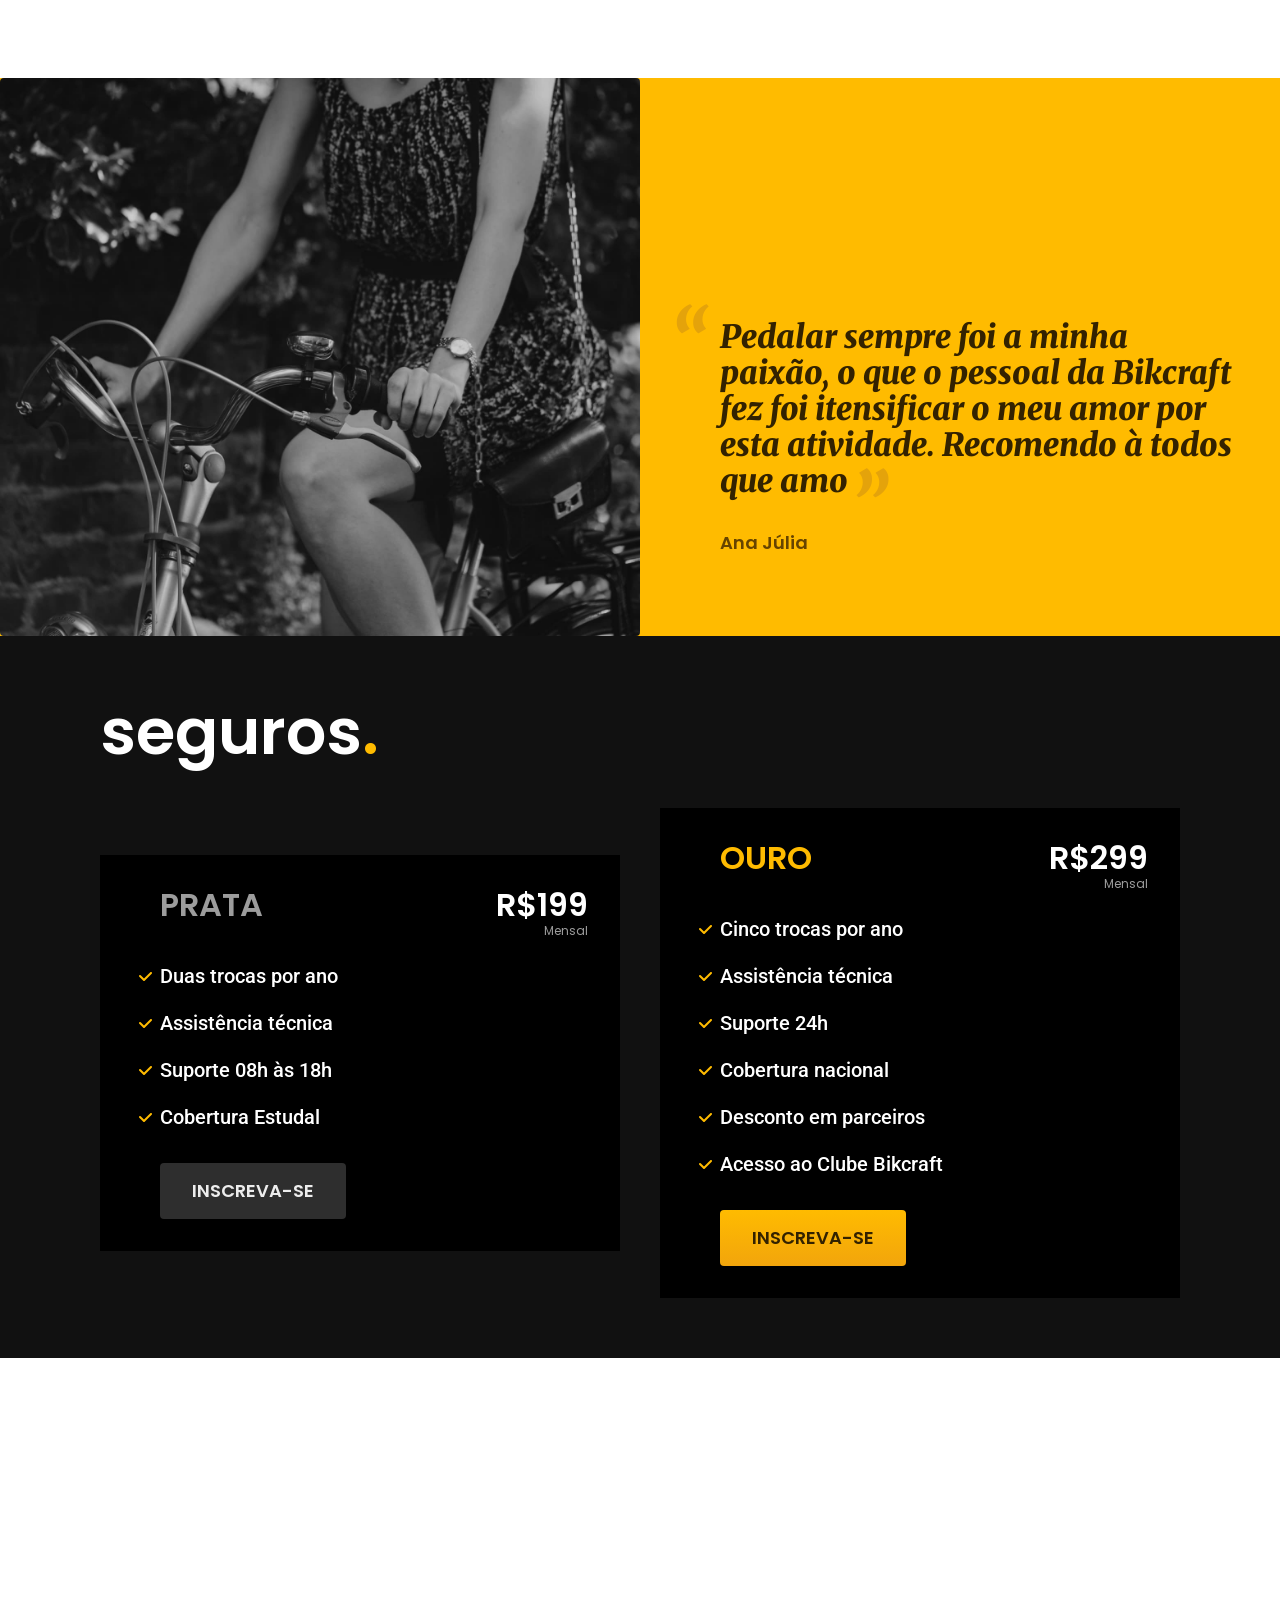
==== commit 9ae3551e: "Adicionado container de seguros" ====
--- a/index.html
+++ b/index.html
@@ -117,5 +117,36 @@
             <span class="font-1-m-b cor-p4">Ana Júlia</span>
         </div>
     </section>
+
+    <article class="seguros-bg">
+        <div class="seguros container">
+            <h2 class="font-1-xxl cor-0">seguros<span class="cor-p1">.</span></h2>
+            <div class="seguros-item">
+                <h3 class="font-1-xl cor-6">PRATA</h3>
+                <span class="font-1-xl cor-0">R$199 <span class="font-1-xs cor-6">Mensal</span></span>
+                <ul class="font-2-m cor-0">
+                    <li>Duas trocas por ano</li>
+                    <li>Assistência técnica</li>
+                    <li>Suporte 08h às 18h</li>
+                    <li>Cobertura Estudal</li>
+                </ul>
+                <a class="botao secundario" href="./orcamento.html">Inscreva-se</a>
+            </div>
+            
+            <div class="seguros-item">
+                <h3 class="font-1-xl cor-p1">OURO</h3>
+                <span class="font-1-xl cor-0">R$299 <span class="font-1-xs cor-6">Mensal</span></span>
+                <ul class="font-2-m cor-0">
+                    <li>Cinco trocas por ano</li>
+                    <li>Assistência técnica</li>
+                    <li>Suporte 24h</li>
+                    <li>Cobertura nacional</li>
+                    <li>Desconto em parceiros</li>
+                    <li>Acesso ao Clube Bikcraft</li>
+                </ul>
+                <a class="botao" href="./orcamento.html">Inscreva-se</a>
+            </div>
+        </div>
+    </article>
 </body>
 </html>
--- a/css/style.css
+++ b/css/style.css
@@ -22,7 +22,10 @@
 
 
 /*Bicicletas*/
-@import "./bicicletas/bicicletas-lista.css"
+@import "./bicicletas/bicicletas-lista.css";
+
+/*Seguros*/
+@import "./seguros/seguros.css"
 
 
 
@@ -32,4 +35,3 @@
 
 
 
-
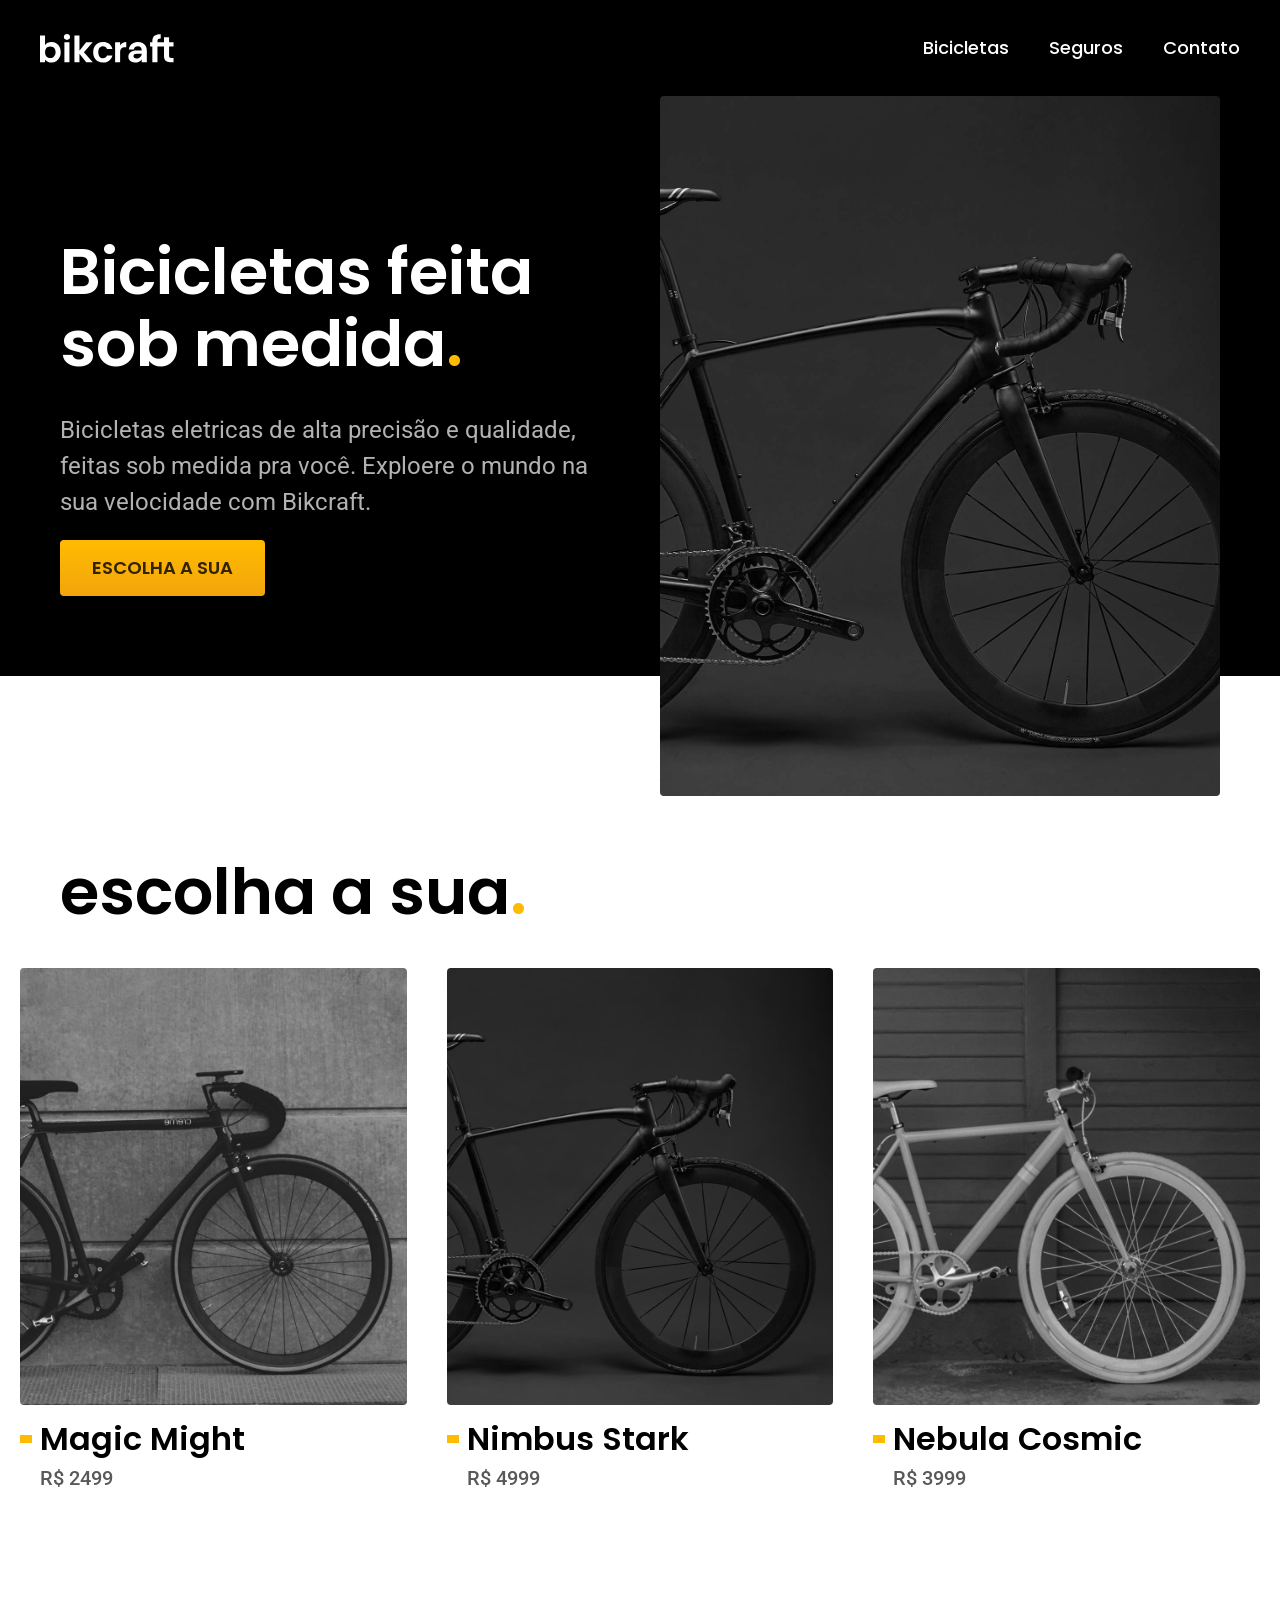
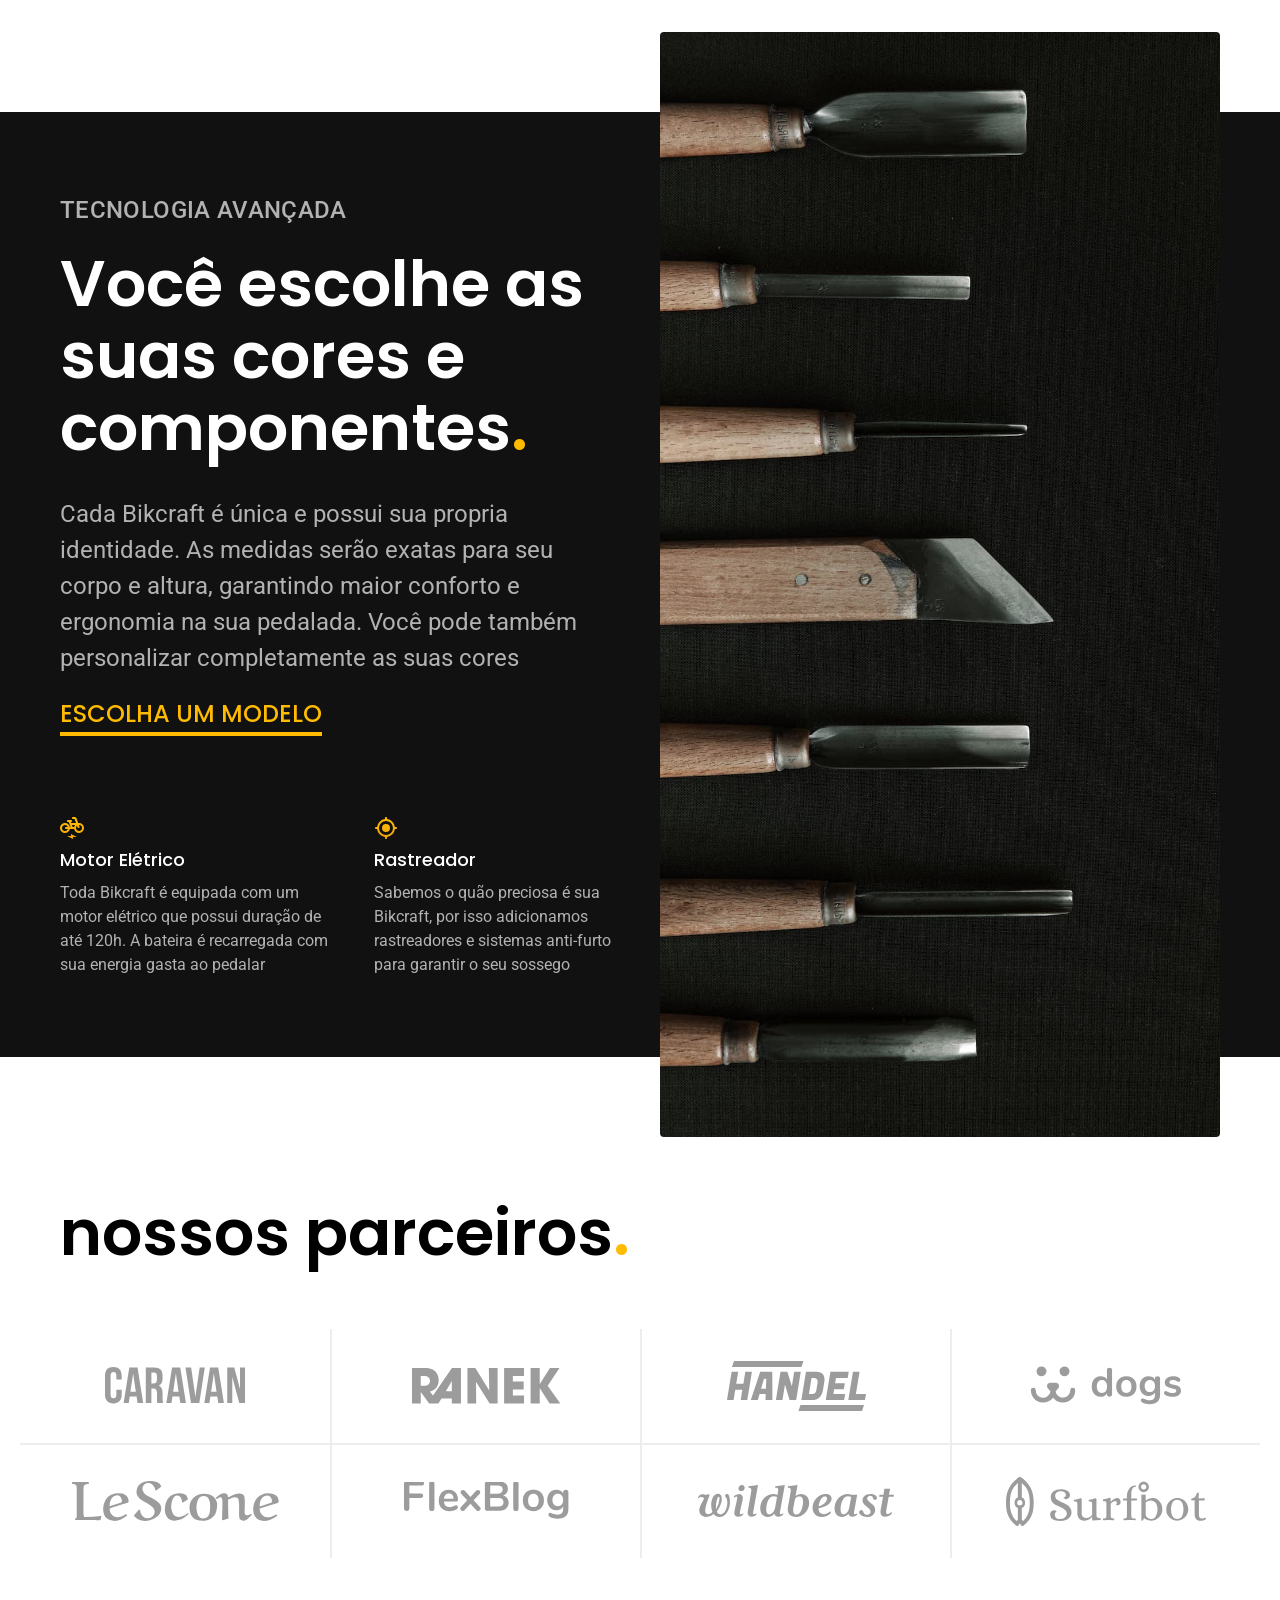
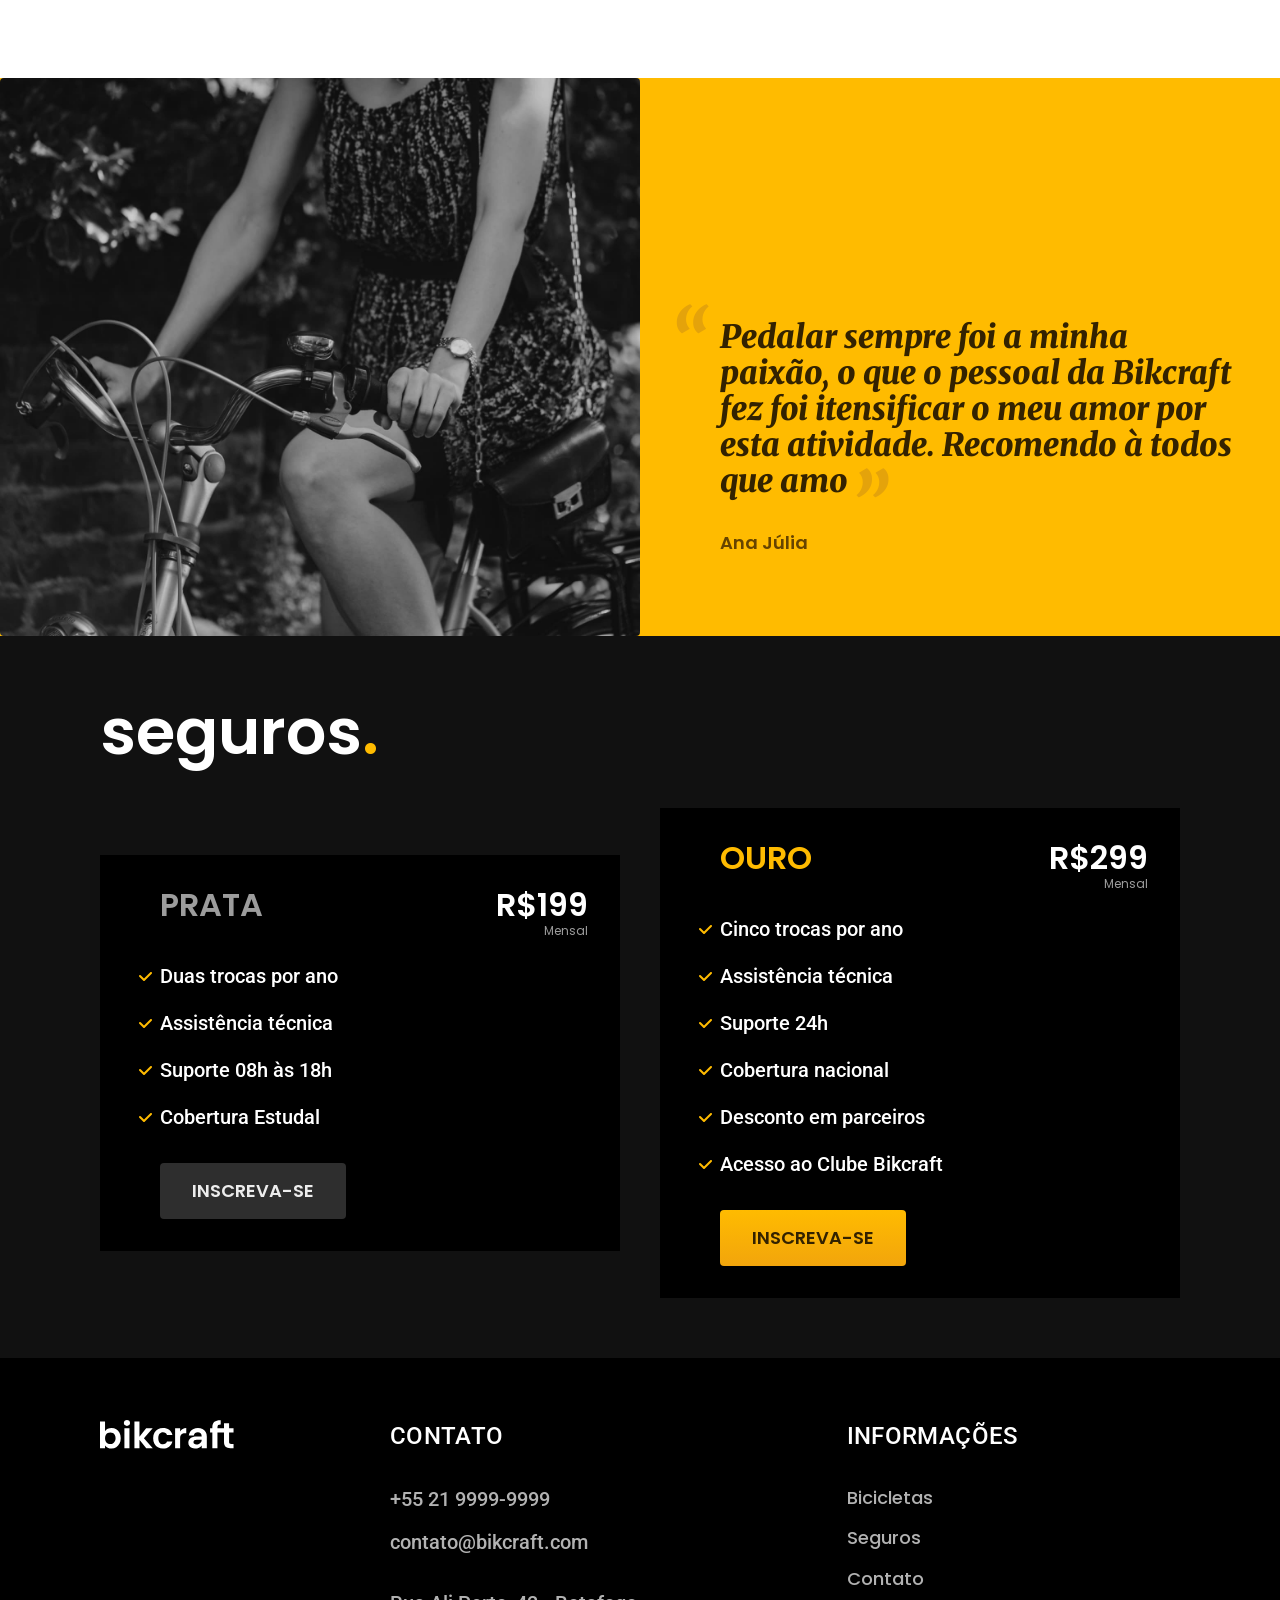
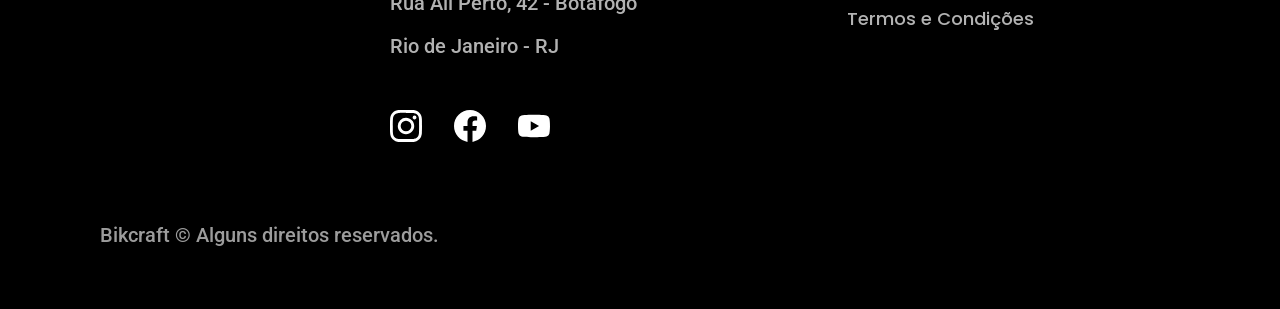
==== commit c69c6078: "Adicionando footer" ====
--- a/index.html
+++ b/index.html
@@ -148,5 +148,46 @@
             </div>
         </div>
     </article>
+
+     <footer class="footer-bg">
+    <div class="footer container">
+      <img src="./img/bikcraft.svg" alt="Bikcraft">
+      <div class="footer-contato">
+        <h3 class="font-2-l-b cor-0">Contato</h3>
+        <ul class="font-2-m cor-5">
+          <li><a href="tel:+552199999999">+55 21 9999-9999</a></li>
+          <li><a href="mailto:contato@bikcraft.com">contato@bikcraft.com</a></li>
+          <li>Rua Ali Perto, 42 - Botafogo</li>
+          <li>Rio de Janeiro - RJ</li>
+        </ul>
+        <div class="footer-redes">
+          <a href="./">
+            <img src="./img/redes/instagram.svg" alt="Instagram">
+          </a>
+          <a href="./">
+            <img src="./img/redes/facebook.svg" alt="Facebook">
+          </a>
+          <a href="./">
+            <img src="./img/redes/youtube.svg" alt="Youtube">
+          </a>
+        </div>
+      </div>
+      <div class="footer-informacoes">
+        <h3 class="font-2-l-b cor-0">Informações</h3>
+        <nav>
+          <ul class="font-1-m cor-5">
+            <li><a href="./bicicletas.html">Bicicletas</a></li>
+            <li><a href="./seguros.html">Seguros</a></li>
+            <li><a href="./contato.html">Contato</a></li>
+            <li><a href="./termos.html">Termos e Condições</a></li>
+          </ul>
+        </nav>
+      </div>
+      <p class="footer-copy font-2-m cor-6">Bikcraft © Alguns direitos reservados.</p>
+    </div>
+  </footer>
+    
+
+    
 </body>
 </html>
--- a/css/style.css
+++ b/css/style.css
@@ -12,6 +12,7 @@
 /*Global*/
 @import "./global/header.css";
 @import "./global/global.css";
+@import "./global/footer.css";
 
 /*Home*/
 @import "./home/introducao.css";
